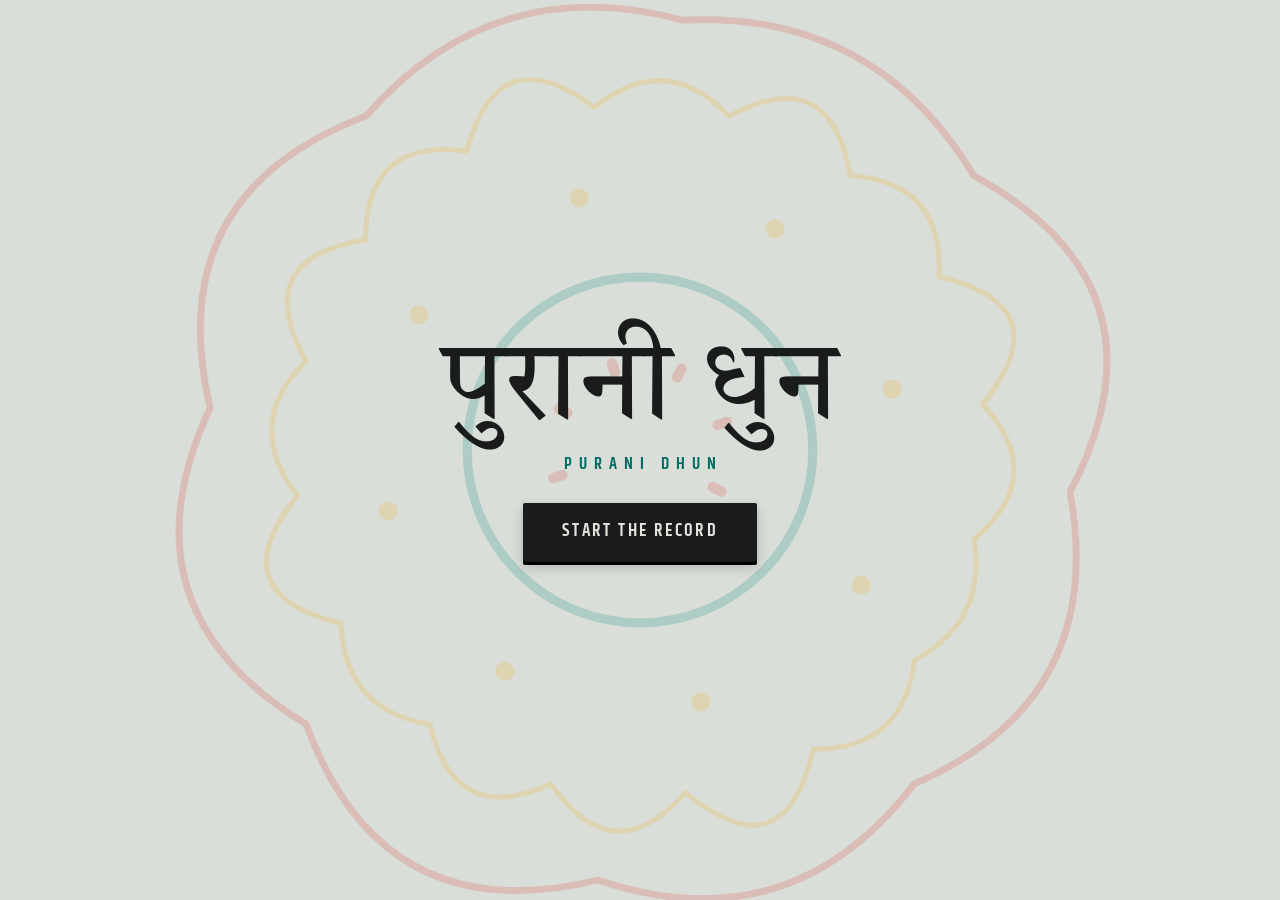
==== index.html @ d571709e "Re-typeset: Devanagari leads, deck keys replace pills, readable pigments The rangoli engine was neve" ====
<!doctype html>
<html lang="en" data-room="saloon-classics">
<head>
<meta charset="utf-8">
<meta name="viewport" content="width=device-width, initial-scale=1, viewport-fit=cover">
<title>Purani Dhun</title>
<meta name="description" content="369 old Hindi and Punjabi records in nine rooms. Every song draws its own rangoli.">
<meta name="theme-color" content="#e4e2dc">
<link rel="canonical" href="https://puranidhun.in/">
<meta property="og:type" content="website">
<meta property="og:url" content="https://puranidhun.in/">
<meta property="og:site_name" content="Purani Dhun">
<meta property="og:title" content="Purani Dhun — पुरानी धुन">
<meta property="og:description" content="369 old records in nine rooms. Every song draws its own rangoli.">
<meta property="og:image" content="https://puranidhun.in/assets/img/og.png">
<meta property="og:image:width" content="1200">
<meta property="og:image:height" content="630">
<meta property="og:image:alt" content="Purani Dhun — a rangoli in vermilion, turmeric and peacock on a swept grey ground">
<meta name="twitter:card" content="summary_large_image">
<meta name="twitter:title" content="Purani Dhun — पुरानी धुन">
<meta name="twitter:description" content="369 old records in nine rooms. Every song draws its own rangoli.">
<meta name="twitter:image" content="https://puranidhun.in/assets/img/og.png">
<link rel="icon" href="assets/img/favicon.svg" type="image/svg+xml">
<link rel="preconnect" href="https://fonts.googleapis.com">
<link rel="preconnect" href="https://fonts.gstatic.com" crossorigin>
<!-- two families, both of which set Devanagari and Latin from one hand:
     Tiro Devanagari Hindi is the voice, Khand is the machine -->
<link href="https://fonts.googleapis.com/css2?family=Tiro+Devanagari+Hindi&family=Khand:wght@400;500;600;700&display=swap" rel="stylesheet">
<link rel="stylesheet" href="assets/css/purani-dhun.css">
</head>
<body>

<!-- audio host: rendered, because browsers throttle a display:none iframe,
     but 1px and inert. This is a listening room; there is no picture. -->
<div id="yt-host" aria-hidden="true"><div id="yt-player"></div></div>

<a class="skip" href="#transport">Skip to the player</a>

<!-- ══ entry ════════════════════════════════════════════════════════
     A browser will not start audio without a gesture, so the door is
     also the play button. -->
<div id="gate" role="dialog" aria-modal="true" aria-labelledby="gate-title">
  <div class="gate__art" aria-hidden="true"><svg id="gate-rangoli" viewBox="0 0 1000 1000"></svg></div>
  <div class="gate__plate">
    <h1 id="gate-title" class="gate__mark">
      <span class="gate__deva">पुरानी धुन</span>
      <span class="gate__latin">Purani&nbsp;Dhun</span>
    </h1>
    <button id="gate-enter" type="button" class="btn btn--big">Start the record</button>
  </div>
</div>

<!-- ══ the player ═══════════════════════════════════════════════════ -->
<main id="stage">

  <nav id="rooms" aria-label="Rooms"><ul id="rooms-list"></ul></nav>

  <!-- the rangoli: rings counter-rotate while the tape runs, and the
       circle around the outside is how far through the song you are -->
  <div id="record">
    <svg id="rangoli" viewBox="0 0 1000 1000" role="img" aria-label="Rangoli for the current song">
      <g id="rg-body"></g>
      <circle id="rg-track" cx="500" cy="500" r="468"/>
      <circle id="rg-progress" cx="500" cy="500" r="468"/>
    </svg>
  </div>

  <section id="now" aria-live="polite">
    <p class="now__room"><span id="now-room"></span><b id="now-room-deva"></b></p>
    <!-- the Devanagari is the title; the Latin under it is the
         transliteration, the order a cassette inlay printed them in -->
    <h2 class="now__deva" id="now-deva"></h2>
    <p class="now__title" id="now-title">Press play</p>
    <p class="now__meta"><span id="now-artist"></span><i id="now-film"></i><em id="now-year"></em></p>
  </section>

  <div id="transport">
    <div class="tr__keys">
      <button id="k-prev" class="btn btn--icon" type="button" aria-label="Previous track">
        <svg viewBox="0 0 24 24" aria-hidden="true"><path d="M18 5v14L8 12zM7 5v14"/></svg>
      </button>
      <button id="k-play" class="btn btn--play" type="button" aria-label="Play" aria-pressed="false">
        <svg class="i-play" viewBox="0 0 24 24" aria-hidden="true"><path d="M8 5l12 7-12 7z"/></svg>
        <svg class="i-pause" viewBox="0 0 24 24" aria-hidden="true"><path d="M8 5h3v14H8zM14 5h3v14h-3z"/></svg>
      </button>
      <button id="k-next" class="btn btn--icon" type="button" aria-label="Next track">
        <svg viewBox="0 0 24 24" aria-hidden="true"><path d="M6 5v14l10-7zM17 5v14"/></svg>
      </button>
    </div>

    <div class="tr__seek">
      <span class="tr__t" id="now-elapsed">0:00</span>
      <input id="seek" type="range" min="0" max="1000" value="0" step="1" aria-label="Seek">
      <span class="tr__t" id="now-total">0:00</span>
    </div>

    <div class="tr__aux">
      <button id="k-shuffle" class="btn" type="button" aria-pressed="false">Shuffle</button>
      <label class="vol">
        <span class="vol__l">Vol</span>
        <input id="vol" type="range" min="0" max="100" value="80" step="1" aria-label="Volume">
      </label>
      <a id="now-src" class="btn" href="#" target="_blank" rel="noopener">Source</a>
      <button id="index-toggle" class="btn" type="button" aria-expanded="false" aria-controls="index">
        <span id="index-n">163</span> tapes
      </button>
    </div>
  </div>
</main>

<!-- ══ the index ════════════════════════════════════════════════════ -->
<aside id="index" aria-label="Track list" hidden>
  <div class="ix__bar">
    <input id="q" type="search" placeholder="Search a song, a singer, a film…" aria-label="Search tracks" autocomplete="off">
    <button id="index-close" class="btn" type="button">Close</button>
  </div>
  <div class="ix__filters" id="filters" role="group" aria-label="Filters"></div>
  <p class="ix__count" id="ix-count"></p>
  <ol class="ix__list" id="ix-list"></ol>
  <p class="ix__empty" id="ix-empty" hidden>Nothing matches that. Clear a filter and try again.</p>
</aside>

<!-- ══ footer ═══════════════════════════════════════════════════════ -->
<footer id="colophon">
  <a href="https://lovelace.co.in" target="_blank" rel="noopener">
    Made with <span class="heart" aria-label="love">♥</span> by <strong>Love Lace Designing Studio</strong>
  </a>
</footer>

<script src="assets/js/catalog.js"></script>
<script src="assets/js/rooms.js"></script>
<script src="assets/js/rangoli.js"></script>
<script src="assets/js/app.js"></script>
</body>
</html>
---- assets/css/purani-dhun.css ----
/* ═══════════════════════════════════════════════════════════════════
   PURANI DHUN
   Nine rooms, 369 records, one rangoli per song.
   ─────────────────────────────────────────────────────────────────
   Two typefaces, and both of them set Devanagari and Latin from one
   hand, so the two scripts are siblings rather than neighbours:

     Tiro Devanagari Hindi   the voice   — the wordmark and the song
     Khand                   the machine — every control and legend

   Devanagari leads. On a cassette inlay the Hindi title was the title
   and the Latin underneath was the transliteration, so that is the
   order here: देवनागरी first and large, Latin beneath it in signage
   caps. Anything you operate is a KEY and travels downward when you
   press it; anything that only names a thing is a LABEL and is
   underscored, never boxed. There are no pills on this page.
   ─────────────────────────────────────────────────────────────────
   1  tokens
   2  reset + type
   3  keys and labels
   4  entry
   5  the stage
   6  the rangoli
   7  rooms
   8  now playing
   9  transport
   10 the index
   11 the credit bar
   12 narrow screens
   13 reduced motion
   ═══════════════════════════════════════════════════════════════════ */

/* ── 1  tokens ──────────────────────────────────────────────────── */
:root{
  --ink:#191c1a;
  --ink-2:#575a55;
  --ink-3:#8a8d86;
  --line:#c9c6bd;
  --base:#e4e2dc;

  /* the keys stand proud of the board, so they are lighter than any
     room wash — and fixed, because a key does not repaint itself when
     you walk into another room */
  --key:#efeee9;
  --key-lip:#c4c1b7;
  --key-cast:rgba(25,28,26,.15);

  /* set per room by app.js.
     --pig-*      the powder: saturated, for the rangoli's own figure
     --pig-*-ink  the same pigment darkened to at least 4.5:1 against
                  the board. Haldi is 1.47:1 raw, kesari 2.37 and dhoop
                  2.49 — a turmeric room drawn in raw powder has a
                  progress ring and a set of labels you cannot see.
                  Every hairline, numeral and engaged state takes the
                  ink; only the figure itself takes the powder. */
  --pig-a:#00887c;
  --pig-b:#f2b01e;
  --pig-c:#e03e3e;
  --pig-a-ink:#006d63;
  --pig-b-ink:#7b5a0f;
  --pig-c-ink:#b13131;

  /* the board takes the faintest wash of the room's first pigment.
     Mixed in JS, not with color-mix(): a transition between two values
     that both come from the same custom property latches and never
     lands on the new colour. */
  --ground:#e4e2dc;

  --voice:'Tiro Devanagari Hindi', 'Nirmala UI', Georgia, serif;
  --sign:'Khand', 'Nirmala UI', 'Segoe UI', system-ui, sans-serif;

  --shell:clamp(1.15rem, 3.4vw, 3rem);
  --ease:cubic-bezier(.22,.61,.36,1);
  --pop:cubic-bezier(.34,1.42,.64,1);
}

/* ── 2  reset + type ────────────────────────────────────────────── */
*,*::before,*::after{box-sizing:border-box}
html{-webkit-text-size-adjust:100%}
/* the whole thing is one screen: player, then the credit bar */
body{
  margin:0;
  /* a fixed shell, so the rangoli has a real height to shrink against.
     Below 32rem tall the page gives up and scrolls instead. */
  height:100svh;min-height:32rem;
  display:flex;flex-direction:column;
  background-color:var(--ground);
  color:var(--ink);
  font-family:var(--sign);
  /* Khand is condensed and runs small for its point size, so the base
     is set larger here than a normal UI face would want */
  font-size:clamp(16px,.45vw + 14.5px,18px);
  line-height:1.5;
  overflow-x:hidden;
  -webkit-font-smoothing:antialiased;
}
h1,h2,p,dl,dd,ol,ul{margin:0}
ol,ul{list-style:none;padding:0}
a{color:inherit}
img,svg{display:block;max-width:100%}
button,input{font:inherit;color:inherit}
:focus-visible{outline:2px solid var(--pig-a-ink);outline-offset:3px}

.skip{
  position:fixed;top:-4rem;left:var(--shell);z-index:200;
  background:var(--ink);color:var(--base);padding:.6rem 1rem;
  text-decoration:none;font-weight:600;letter-spacing:.06em;
  text-transform:uppercase;transition:top .2s;
}
.skip:focus{top:.7rem}

/* ── 3  keys and labels ─────────────────────────────────────────── */
/* A KEY is pressed. It stands proud of the board on a lip, and when
   you press it it travels down into the board, the way a deck key
   does. Nothing on this page lifts toward the cursor. */
.btn{
  border:0;border-radius:2px;cursor:pointer;
  background:var(--key);color:var(--ink);
  padding:.5rem 1.05rem .55rem;
  font-family:var(--sign);font-weight:600;font-size:.92rem;
  letter-spacing:.09em;text-transform:uppercase;text-decoration:none;
  display:inline-flex;align-items:center;justify-content:center;gap:.45rem;
  box-shadow:inset 0 1px 0 #fff, 0 2px 0 var(--key-lip), 0 3px 4px var(--key-cast);
  transition:box-shadow .16s var(--ease), transform .1s var(--ease),
             background .16s var(--ease), color .16s var(--ease);
}
.btn:hover{
  background:#f5f4f0;
  box-shadow:inset 0 1px 0 #fff, 0 2px 0 var(--pig-a-ink), 0 3px 6px var(--key-cast);
}
.btn:active{
  transform:translateY(2px);
  box-shadow:inset 0 1px 3px rgba(25,28,26,.3);
}
/* an engaged key stays down, and inked */
.btn[aria-pressed="true"],.btn[aria-expanded="true"]{
  background:var(--pig-a-ink);color:#fff;
  box-shadow:inset 0 1px 0 rgba(255,255,255,.22), 0 1px 0 rgba(0,0,0,.25);
}
.btn[aria-pressed="true"]:active,.btn[aria-expanded="true"]:active{transform:translateY(1px)}

/* the one solid action on the page: the door */
.btn--big{
  padding:.95rem 2.4rem 1rem;font-size:1.15rem;letter-spacing:.13em;
  background:var(--ink);color:var(--base);
  box-shadow:0 3px 0 #000, 0 5px 12px rgba(25,28,26,.22);
}
.btn--big:hover{
  background:var(--pig-a-ink);color:#fff;
  box-shadow:0 3px 0 rgba(0,0,0,.45), 0 6px 16px rgba(25,28,26,.26);
}
.btn--big:active{transform:translateY(3px);box-shadow:inset 0 2px 5px rgba(0,0,0,.4)}

.btn--icon{width:3rem;height:3rem;padding:0}
.btn--icon svg{width:1.1rem;height:1.1rem;fill:currentColor}
.btn--play{
  width:4.2rem;height:4.2rem;padding:0;border-radius:3px;
  background:var(--ink);color:var(--base);
  box-shadow:0 3px 0 #000, 0 5px 10px rgba(25,28,26,.2);
}
.btn--play:hover{background:var(--pig-a-ink);color:#fff;box-shadow:0 3px 0 rgba(0,0,0,.45), 0 6px 14px rgba(25,28,26,.24)}
.btn--play:active{transform:translateY(3px);box-shadow:inset 0 2px 6px rgba(0,0,0,.45)}
.btn--play svg{width:1.45rem;height:1.45rem;fill:currentColor}
.i-pause{display:none}
/* playing is a state of the tape, not of the key — the key does not
   stay lit, it just shows the other glyph */
.btn--play[aria-pressed="true"]{
  background:var(--ink);color:var(--base);
  box-shadow:0 3px 0 #000, 0 5px 10px rgba(25,28,26,.2);
}
.btn--play[aria-pressed="true"] .i-play{display:none}
.btn--play[aria-pressed="true"] .i-pause{display:block}

/* A LABEL only names a thing. It is a spine on a shelf of cassettes:
   set in signage caps and underscored, never boxed and never filled. */
.label{
  border:0;background:none;cursor:pointer;
  padding:.42rem .2rem .34rem;
  font-family:var(--sign);font-weight:600;font-size:.92rem;
  letter-spacing:.09em;text-transform:uppercase;color:var(--ink-3);
  box-shadow:inset 0 -2px 0 var(--line);
  transition:color .18s var(--ease), box-shadow .18s var(--ease);
}
.label:hover{color:var(--ink);box-shadow:inset 0 -2px 0 var(--ink)}
.label[aria-pressed="true"],.label[aria-current="true"]{
  color:var(--ink);box-shadow:inset 0 -3px 0 var(--pig-a-ink);
}

/* ── 4  entry ───────────────────────────────────────────────────── */
#gate{
  position:fixed;inset:0;z-index:100;
  display:grid;place-items:center;
  background:var(--ground);
  transition:opacity .6s var(--ease), visibility .6s;
}
#gate[data-open]{opacity:0;visibility:hidden;pointer-events:none}
.gate__art{
  position:absolute;inset:0;display:grid;place-items:center;pointer-events:none;
  opacity:.2;
}
.gate__art svg{width:min(120vh,120vw);height:auto;animation:turn 90s linear infinite}
.gate__plate{position:relative;z-index:2;text-align:center;padding:var(--shell);max-width:38rem}
.gate__mark{line-height:.92;margin-bottom:1.9rem}
/* Devanagari is the wordmark. Tiro has one weight, 400, and at this
   size that fineness is the point — it reads as drawn, not as set. */
.gate__deva{
  display:block;font-family:var(--voice);font-weight:400;
  font-size:clamp(3.2rem,13vw,7rem);letter-spacing:0;
  color:var(--ink);
}
.gate__latin{
  display:block;margin-top:1rem;
  font-family:var(--sign);font-weight:600;
  font-size:clamp(.82rem,2.2vw,1.05rem);
  letter-spacing:.42em;text-transform:uppercase;color:var(--pig-a-ink);
  padding-left:.42em;
}

/* ── 5  the stage ───────────────────────────────────────────────── */
#stage{
  flex:1;min-height:0;
  display:grid;
  /* minmax(0,1fr), not auto: the nine-label rail is wider than the
     screen and an auto column would stretch to it and push the page
     sideways */
  grid-template-columns:minmax(0,1fr);
  grid-template-rows:auto minmax(0,1fr) auto auto;
  grid-template-areas:"rooms" "record" "now" "trans";
  justify-items:center;
  gap:clamp(.7rem,1.8vw,1.4rem);
  padding:var(--shell);
  position:relative;
}
/* the kolam dot grid the whole page is notionally laid out on */
#stage::before{
  content:'';position:absolute;inset:0;z-index:0;pointer-events:none;
  background-image:radial-gradient(currentColor .9px, transparent .9px);
  background-size:26px 26px;
  color:var(--pig-a-ink);opacity:.13;
  mask-image:radial-gradient(ellipse 70% 60% at 50% 45%, #000 20%, transparent 78%);
}
#stage > *{position:relative;z-index:1}

/* ── 6  the rangoli ─────────────────────────────────────────────── */
/* the figure takes whatever height the row has left, and no more */
#record{
  grid-area:record;min-height:0;width:100%;
  display:flex;align-items:center;justify-content:center;
}
/* the box is whatever is going spare; the viewBox keeps the figure
   square and centred inside it, so it never has to be measured */
#rangoli{
  width:100%;max-width:min(74vw, 30rem);
  height:100%;
  overflow:visible;
}
#rg-body{transform-origin:500px 500px}

/* each ring turns on its own clock, alternate rings the other way */
.rg-ring{
  transform-origin:500px 500px;
  transform-box:view-box;
  animation:turn var(--spin,30s) linear infinite;
}
.rg-ring--rev{animation-direction:reverse}
@keyframes turn{to{transform:rotate(360deg)}}

/* the whole figure breathes very slightly while sound is coming out */
[data-playing] #rg-body{animation:breathe 5.6s ease-in-out infinite}
@keyframes breathe{50%{transform:scale(1.018)}}

/* paused: everything holds still, like a lifted needle */
body:not([data-playing]) .rg-ring{animation-play-state:paused}

/* drawn on, ring by ring, whenever the record changes */
.rg-ring{opacity:0}
.is-drawn .rg-ring{
  opacity:1;
  animation:turn var(--spin,30s) linear infinite, bloom .8s var(--pop) backwards;
  animation-delay:0s, calc(var(--i) * 90ms);
}
.is-drawn .rg-ring--rev{animation-direction:reverse, normal}
@keyframes bloom{
  from{opacity:0;transform:rotate(-22deg) scale(.82)}
  to  {opacity:1;transform:rotate(0) scale(1)}
}
.rg-bindu{opacity:0;transition:opacity .5s .35s}
.is-drawn .rg-bindu{opacity:1}

/* the outer circle is the progress bar. It is a reading, not powder,
   so it takes the ink pigment and stays legible in every room. */
#rg-track{fill:none;stroke:var(--line);stroke-width:3}
/* while the track is arriving, the outer ring chases its own tail */
[data-loading] #rg-track{
  stroke:var(--pig-a-ink);stroke-width:4;
  stroke-dasharray:70 2871;stroke-linecap:round;
  transform-origin:500px 500px;
  animation:chase 1.1s linear infinite;
}
@keyframes chase{to{transform:rotate(360deg)}}
#rg-progress{
  fill:none;stroke:var(--pig-a-ink);stroke-width:5;stroke-linecap:round;
  transform:rotate(-90deg);transform-origin:500px 500px;
  stroke-dasharray:2941;
  stroke-dashoffset:2941;
  transition:stroke-dashoffset .28s linear;
}

/* ── 7  rooms ───────────────────────────────────────────────────── */
/* nine spines on a shelf */
#rooms{grid-area:rooms;align-self:start;max-width:100%;min-width:0}
#rooms-list{
  display:flex;flex-wrap:wrap;gap:.15rem 1.15rem;justify-content:center;
  min-width:0;max-width:100%;
}
.room-btn{
  flex:0 0 auto;
  border:0;background:none;cursor:pointer;
  padding:.42rem .1rem .34rem;
  font-family:var(--sign);font-weight:600;font-size:.92rem;
  letter-spacing:.09em;text-transform:uppercase;color:var(--ink-3);
  display:inline-flex;align-items:baseline;gap:.42rem;
  box-shadow:inset 0 -2px 0 var(--line);
  transition:color .18s var(--ease), box-shadow .18s var(--ease);
}
.room-btn:hover{color:var(--ink);box-shadow:inset 0 -2px 0 var(--ink)}
.room-btn__n{display:none;font-variant-numeric:tabular-nums;font-weight:500}
.room-btn[aria-current="true"]{
  color:var(--ink);box-shadow:inset 0 -3px 0 var(--pig-a-ink);
}
.room-btn[aria-current="true"] .room-btn__n{display:inline;color:var(--pig-a-ink)}

/* ── 8  now playing ─────────────────────────────────────────────── */
#now{grid-area:now;text-align:center;max-width:46rem}
.now__room{
  font-family:var(--sign);font-weight:600;font-size:.88rem;
  letter-spacing:.14em;text-transform:uppercase;color:var(--pig-a-ink);
  display:flex;gap:.6rem;justify-content:center;align-items:baseline;
}
.now__room b{font-family:var(--voice);font-weight:400;letter-spacing:0;font-size:1.05rem;color:var(--ink-2)}
/* the Devanagari IS the title; the Latin under it is the
   transliteration. That is the order a cassette inlay printed them in,
   and it is the opposite of treating the Hindi as an ornament. */
.now__deva{
  font-family:var(--voice);font-weight:400;
  font-size:clamp(1.75rem,5.4vw,3.15rem);line-height:1.18;
  color:var(--ink);margin:.5rem 0 .1rem;text-wrap:balance;
}
.now__title{
  font-family:var(--sign);font-weight:600;
  font-size:clamp(1rem,2.5vw,1.4rem);line-height:1.15;
  letter-spacing:.08em;text-transform:uppercase;color:var(--ink-2);
  margin:0;text-wrap:balance;
}
/* a record with no Devanagari in the catalogue leads with its Latin
   title in the voice face, and has no second line to show */
.now__title:empty{display:none}
.now__meta{
  display:flex;flex-wrap:wrap;gap:.2rem .7rem;justify-content:center;
  margin-top:.6rem;font-size:1rem;color:var(--ink-2);font-weight:500;
}
#now-film{font-style:normal;color:var(--ink-3)}
#now-film:not(:empty)::before{content:'· '}
#now-year{font-style:normal;color:var(--ink-3);font-variant-numeric:tabular-nums}
#now-year:not(:empty)::before{content:'· '}

/* the title changes over when the record does */
.now__title,.now__deva{animation:lift .5s var(--ease)}
@keyframes lift{from{opacity:0;transform:translateY(.5rem)}}

/* ── 9  transport ───────────────────────────────────────────────── */
#transport{
  grid-area:trans;width:100%;max-width:60rem;
  display:flex;flex-wrap:wrap;align-items:center;justify-content:center;
  gap:.9rem 1.5rem;
}
.tr__keys{display:flex;align-items:center;gap:.6rem}
.tr__seek{display:flex;align-items:center;gap:.8rem;flex:1 1 14rem;min-width:0}
.tr__t{
  font-family:var(--sign);font-weight:500;font-size:.95rem;color:var(--ink-2);
  font-variant-numeric:tabular-nums;min-width:3.4ch;
}
.tr__aux{display:flex;align-items:center;gap:.6rem}
.vol{display:flex;align-items:center;gap:.55rem}
.vol__l{font-family:var(--sign);font-weight:600;font-size:.85rem;letter-spacing:.1em;text-transform:uppercase;color:var(--ink-3)}

/* the sliders are cut into the board, not laid on top of it */
input[type=range]{
  -webkit-appearance:none;appearance:none;background:none;cursor:pointer;
  height:20px;
}
#seek{flex:1;min-width:0}
#vol{width:5.5rem}
input[type=range]::-webkit-slider-runnable-track{
  height:4px;
  background:linear-gradient(90deg,var(--pig-a-ink) var(--p,0%),var(--line) var(--p,0%));
  box-shadow:inset 0 1px 2px rgba(25,28,26,.25);
}
input[type=range]::-moz-range-track{height:4px;background:var(--line);box-shadow:inset 0 1px 2px rgba(25,28,26,.25)}
input[type=range]::-moz-range-progress{height:4px;background:var(--pig-a-ink)}
/* the head is an upright deck slider, not a dot */
input[type=range]::-webkit-slider-thumb{
  -webkit-appearance:none;width:9px;height:18px;border-radius:1px;
  background:var(--key);margin-top:-7px;
  box-shadow:inset 0 1px 0 #fff, 0 1px 0 var(--key-lip), 0 1px 3px var(--key-cast);
  transition:box-shadow .15s var(--ease);
}
input[type=range]:hover::-webkit-slider-thumb{box-shadow:inset 0 1px 0 #fff, 0 1px 0 var(--pig-a-ink), 0 1px 4px var(--key-cast)}
input[type=range]::-moz-range-thumb{
  width:9px;height:18px;border-radius:1px;border:0;background:var(--key);
  box-shadow:inset 0 1px 0 #fff, 0 1px 0 var(--key-lip), 0 1px 3px var(--key-cast);
}

#index-n{font-variant-numeric:tabular-nums;font-weight:700}

/* ── 10  the index ──────────────────────────────────────────────── */
#index{
  position:fixed;inset:0;z-index:60;
  background:var(--ground);
  display:flex;flex-direction:column;
  opacity:0;transform:translateY(1.5rem);
  transition:opacity .32s var(--ease), transform .32s var(--ease);
  /* closed, it must not eat clicks meant for the player underneath */
  pointer-events:none;
}
/* an id selector outranks the UA's [hidden]{display:none}, so say it
   here or the panel stays in the layer and swallows every control
   below it */
#index[hidden]{display:none}
#index[data-open]{opacity:1;transform:none;pointer-events:auto}
.ix__bar{
  display:flex;gap:.9rem;align-items:center;
  padding:var(--shell) var(--shell) .9rem;
}
#q{
  flex:1;min-width:0;padding:.6rem 0;
  background:none;border:0;border-bottom:2px solid var(--line);
  font-family:var(--voice);font-weight:400;
  font-size:clamp(1.2rem,3.2vw,1.9rem);letter-spacing:0;
}
#q::placeholder{color:var(--ink-3)}
#q:focus{outline:none;border-color:var(--pig-a-ink)}
.ix__filters{
  display:flex;flex-wrap:wrap;gap:.15rem 1rem;
  padding:0 var(--shell) .9rem;
}
.chip{
  border:0;background:none;cursor:pointer;
  padding:.36rem .1rem .3rem;
  font-family:var(--sign);font-weight:600;font-size:.88rem;
  letter-spacing:.09em;text-transform:uppercase;color:var(--ink-3);
  box-shadow:inset 0 -2px 0 var(--line);
  transition:color .18s var(--ease), box-shadow .18s var(--ease);
}
.chip:hover{color:var(--ink);box-shadow:inset 0 -2px 0 var(--ink)}
.chip[aria-pressed="true"]{color:var(--ink);box-shadow:inset 0 -3px 0 var(--pig-a-ink)}
.ix__count{
  padding:0 var(--shell) .5rem;
  font-family:var(--sign);font-weight:600;font-size:.85rem;
  letter-spacing:.12em;text-transform:uppercase;color:var(--ink-3);
  font-variant-numeric:tabular-nums;
}
.ix__list{overflow-y:auto;flex:1;padding:0 var(--shell) 3rem}
.ix__empty{padding:3rem var(--shell);text-align:center;color:var(--ink-3)}

/* the running order, printed down the back of the inlay card */
.row{
  display:grid;grid-template-columns:.5rem 2.6rem 1fr auto;
  gap:.05rem .9rem;align-items:center;
  width:100%;padding:.6rem .4rem;
  background:none;border:0;border-bottom:1px solid var(--line);
  text-align:left;cursor:pointer;
  transition:background .16s, padding-left .16s;
}
.row:hover{background:rgba(255,255,255,.5);padding-left:.75rem}
.row__dot{
  grid-row:1 / span 3;width:.5rem;height:.5rem;
  background:var(--dot,var(--pig-a));
}
.row__i{
  grid-row:1 / span 3;font-family:var(--sign);font-weight:500;font-size:.95rem;
  color:var(--ink-3);font-variant-numeric:tabular-nums;
}
/* Devanagari first in the row too, the way the inlay listed it */
.row__d{
  grid-column:3;grid-row:1;display:block;
  font-family:var(--voice);font-weight:400;font-size:1.15rem;
  line-height:1.3;color:var(--ink);
}
.row__t{
  grid-column:3;grid-row:2;font-family:var(--sign);font-weight:600;
  font-size:.92rem;letter-spacing:.07em;text-transform:uppercase;
  line-height:1.25;color:var(--ink-2);
}
.row__a{grid-column:3;grid-row:3;font-size:.92rem;color:var(--ink-3);font-weight:500}
.row__s{
  grid-column:4;grid-row:1 / span 3;
  font-family:var(--sign);font-weight:500;font-size:.95rem;color:var(--ink-3);
  font-variant-numeric:tabular-nums;
}
.row[aria-current="true"]{background:rgba(255,255,255,.66)}
.row[aria-current="true"] .row__d,
.row[aria-current="true"] .row__t{color:var(--pig-a-ink)}

/* ── 11  the credit bar ─────────────────────────────────────────── */
#colophon{
  flex:none;
  border-top:1px solid var(--line);
  padding:.85rem var(--shell);
  text-align:center;
}
#colophon a{
  display:inline-flex;align-items:center;gap:.4em;
  text-decoration:none;
  font-family:var(--sign);font-weight:500;font-size:.9rem;
  letter-spacing:.1em;text-transform:uppercase;color:var(--ink-3);
  transition:color .25s;
}
#colophon a:hover{color:var(--ink)}
#colophon strong{font-weight:700;letter-spacing:.1em;color:var(--ink-2)}
#colophon a:hover strong{color:var(--pig-a-ink)}
.heart{
  color:var(--pig-c-ink);font-size:.95rem;line-height:1;
  display:inline-block;animation:beat 2.4s ease-in-out infinite;
}
@keyframes beat{
  0%,72%,100%{transform:scale(1)}
  78%{transform:scale(1.28)}
  84%{transform:scale(1)}
  90%{transform:scale(1.18)}
}

/* ── 12  narrow screens ─────────────────────────────────────────── */
@media (max-width:820px){
  #stage{gap:1rem}
  #rooms{justify-self:stretch;width:100%}
  #rooms-list{
    flex-wrap:nowrap;overflow-x:auto;justify-content:flex-start;
    scrollbar-width:none;padding-bottom:.2rem;gap:0 1.05rem;
    margin-inline:calc(var(--shell) * -1);padding-inline:var(--shell);
  }
  #rooms-list::-webkit-scrollbar{display:none}
  #rangoli{max-width:min(80vw,22rem)}
  #transport{gap:.75rem 1.1rem}
  .tr__seek{order:-1;flex:1 1 100%}
  .tr__keys,.tr__aux{flex:0 0 auto}
  .tr__aux{flex-wrap:wrap;justify-content:center}
}
@media (max-width:520px){
  .tr__aux .vol{display:none}
  .row{grid-template-columns:.45rem 1.9rem 1fr auto;gap:.05rem .65rem}
}

/* ── 12b  touch ─────────────────────────────────────────────────── */
/* a finger needs more than an underline to aim at */
@media (pointer:coarse){
  /* 44px minimum on every target, underlines included */
  .room-btn,.chip{padding:.76rem .4rem .66rem}
  .btn{padding:.74rem 1.2rem .78rem}
  .btn--icon{width:3.2rem;height:3.2rem}
  .row{padding-block:.8rem}
  input[type=range]{height:34px}
  input[type=range]::-webkit-slider-thumb{width:12px;height:24px;margin-top:-10px}
}

/* ── 13  reduced motion ─────────────────────────────────────────── */
@media (prefers-reduced-motion:reduce){
  *,*::before,*::after{
    animation-duration:.001ms !important;animation-iteration-count:1 !important;
    transition-duration:.001ms !important;scroll-behavior:auto !important;
  }
  .rg-ring,.gate__art svg{animation:none !important;opacity:1 !important}
  [data-playing] #rg-body{animation:none !important}
}
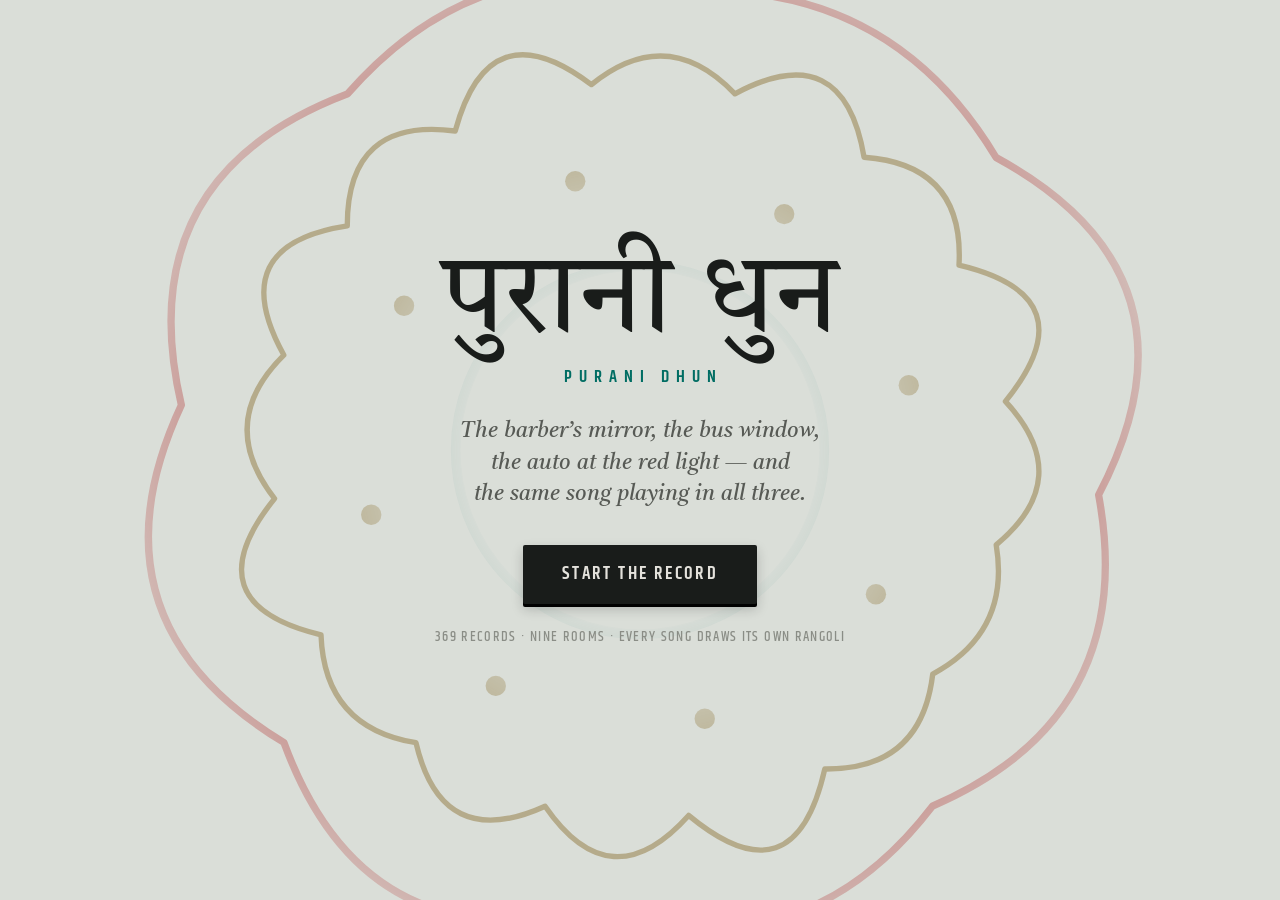
==== commit 991c5e66: "Rebuild the door and the share card, and say something at both The door had a wordmark and a button " ====
--- a/index.html
+++ b/index.html
@@ -11,15 +11,15 @@
 <meta property="og:url" content="https://puranidhun.in/">
 <meta property="og:site_name" content="Purani Dhun">
 <meta property="og:title" content="Purani Dhun — पुरानी धुन">
-<meta property="og:description" content="369 old records in nine rooms. Every song draws its own rangoli.">
-<meta property="og:image" content="https://puranidhun.in/assets/img/og.png">
+<meta property="og:description" content="The barber&#39;s mirror, the bus window, the auto at the red light — and the same song playing in all three. 369 old records, in nine rooms.">
+<meta property="og:image" content="https://puranidhun.in/assets/img/og.png?v=2">
 <meta property="og:image:width" content="1200">
 <meta property="og:image:height" content="630">
-<meta property="og:image:alt" content="Purani Dhun — a rangoli in vermilion, turmeric and peacock on a swept grey ground">
+<meta property="og:image:alt" content="Purani Dhun — the wordmark in Devanagari beside a rangoli in peacock, turmeric and vermilion, running off the edge of a swept grey card">
 <meta name="twitter:card" content="summary_large_image">
 <meta name="twitter:title" content="Purani Dhun — पुरानी धुन">
-<meta name="twitter:description" content="369 old records in nine rooms. Every song draws its own rangoli.">
-<meta name="twitter:image" content="https://puranidhun.in/assets/img/og.png">
+<meta name="twitter:description" content="The barber&#39;s mirror, the bus window, the auto at the red light — and the same song playing in all three. 369 old records, in nine rooms.">
+<meta name="twitter:image" content="https://puranidhun.in/assets/img/og.png?v=2">
 <link rel="icon" href="assets/img/favicon.svg" type="image/svg+xml">
 <link rel="preconnect" href="https://fonts.googleapis.com">
 <link rel="preconnect" href="https://fonts.gstatic.com" crossorigin>
@@ -46,7 +46,11 @@
       <span class="gate__deva">पुरानी धुन</span>
       <span class="gate__latin">Purani&nbsp;Dhun</span>
     </h1>
+    <p class="gate__blurb">The barber&rsquo;s mirror, the bus window, the auto
+      at the red light &mdash; and the same song playing in all three.</p>
     <button id="gate-enter" type="button" class="btn btn--big">Start the record</button>
+    <p class="gate__fine">369 records &middot; nine rooms<span class="gate__fine-x">
+      &middot; every song draws its own rangoli</span></p>
   </div>
 </div>
 
--- a/assets/css/purani-dhun.css
+++ b/assets/css/purani-dhun.css
@@ -76,7 +76,11 @@
 
 /* ── 2  reset + type ────────────────────────────────────────────── */
 *,*::before,*::after{box-sizing:border-box}
-html{-webkit-text-size-adjust:100%}
+/* the design is committed to light. Saying so stops the browser
+   force-darkening the range inputs, the search field and the scrollbar
+   on a phone set to dark mode, which would leave them fighting a board
+   that stays pale whatever the OS thinks. */
+html{-webkit-text-size-adjust:100%;color-scheme:light}
 /* the whole thing is one screen: player, then the credit bar */
 body{
   margin:0;
@@ -196,9 +200,17 @@
 #gate[data-open]{opacity:0;visibility:hidden;pointer-events:none}
 .gate__art{
   position:absolute;inset:0;display:grid;place-items:center;pointer-events:none;
-  opacity:.2;
-}
-.gate__art svg{width:min(120vh,120vw);height:auto;animation:turn 90s linear infinite}
+  opacity:.38;
+  /* A halo, not a backdrop. The mask clears the middle so the wordmark and
+     the line sit on open ground, keeps the band of rings around them, then
+     fades before the edges — the figure rings the text the way a rangoli
+     rings a doorway, instead of being a watermark printed under it. */
+  -webkit-mask-image:radial-gradient(circle at 50% 50%,
+    transparent 22%, #000 42%, #000 57%, transparent 77%);
+  mask-image:radial-gradient(circle at 50% 50%,
+    transparent 22%, #000 42%, #000 57%, transparent 77%);
+}
+.gate__art svg{width:min(128vh,128vw);height:auto;animation:turn 90s linear infinite}
 .gate__plate{position:relative;z-index:2;text-align:center;padding:var(--shell);max-width:38rem}
 .gate__mark{line-height:.92;margin-bottom:1.9rem}
 /* Devanagari is the wordmark. Tiro has one weight, 400, and at this
@@ -214,6 +226,25 @@
   font-size:clamp(.82rem,2.2vw,1.05rem);
   letter-spacing:.42em;text-transform:uppercase;color:var(--pig-a-ink);
   padding-left:.42em;
+}
+/* the door says what the place is before you open it. Set in the voice
+   face and italic, because this is the archive talking, not the UI. */
+.gate__blurb{
+  font-family:var(--voice);font-style:italic;
+  font-size:clamp(1.02rem,2.5vw,1.4rem);line-height:1.4;
+  color:var(--ink-2);max-width:30ch;
+  margin:0 auto 2.2rem;text-wrap:balance;
+}
+.gate__fine{
+  margin-top:1.5rem;
+  font-family:var(--sign);font-weight:500;font-size:.85rem;
+  letter-spacing:.1em;text-transform:uppercase;color:var(--ink-3);
+}
+/* the third clause is the first thing to go: on a phone the line wraps
+   mid-phrase otherwise, and the rangoli speaks for itself once inside */
+@media (max-width:560px){
+  .gate__fine-x{display:none}
+  .gate__fine{font-size:.8rem;letter-spacing:.08em}
 }
 
 /* ── 5  the stage ───────────────────────────────────────────────── */
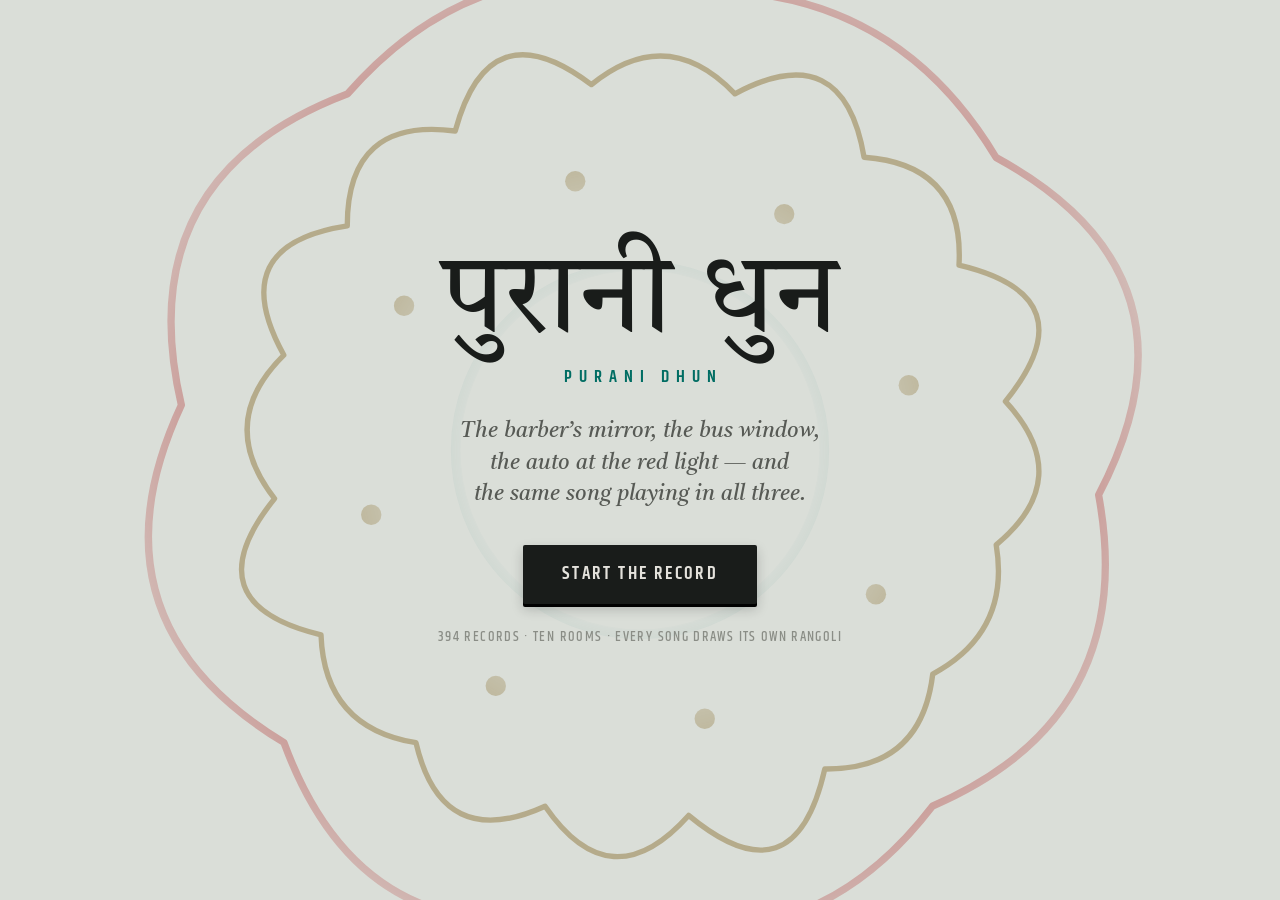
==== commit b3302ce3: "Add a tenth room: Gym Playlist, 25 records A new label on the room rail, "Gym Playlist", holding the" ====
--- a/index.html
+++ b/index.html
@@ -4,21 +4,21 @@
 <meta charset="utf-8">
 <meta name="viewport" content="width=device-width, initial-scale=1, viewport-fit=cover">
 <title>Purani Dhun</title>
-<meta name="description" content="369 old Hindi and Punjabi records in nine rooms. Every song draws its own rangoli.">
+<meta name="description" content="394 Hindi and Punjabi records in ten rooms — the old ones, and a gym playlist. Every song draws its own rangoli.">
 <meta name="theme-color" content="#e4e2dc">
 <link rel="canonical" href="https://puranidhun.in/">
 <meta property="og:type" content="website">
 <meta property="og:url" content="https://puranidhun.in/">
 <meta property="og:site_name" content="Purani Dhun">
 <meta property="og:title" content="Purani Dhun — पुरानी धुन">
-<meta property="og:description" content="The barber&#39;s mirror, the bus window, the auto at the red light — and the same song playing in all three. 369 old records, in nine rooms.">
+<meta property="og:description" content="The barber&#39;s mirror, the bus window, the auto at the red light — and the same song playing in all three. 394 records, in ten rooms.">
 <meta property="og:image" content="https://puranidhun.in/assets/img/og.png?v=2">
 <meta property="og:image:width" content="1200">
 <meta property="og:image:height" content="630">
 <meta property="og:image:alt" content="Purani Dhun — the wordmark in Devanagari beside a rangoli in peacock, turmeric and vermilion, running off the edge of a swept grey card">
 <meta name="twitter:card" content="summary_large_image">
 <meta name="twitter:title" content="Purani Dhun — पुरानी धुन">
-<meta name="twitter:description" content="The barber&#39;s mirror, the bus window, the auto at the red light — and the same song playing in all three. 369 old records, in nine rooms.">
+<meta name="twitter:description" content="The barber&#39;s mirror, the bus window, the auto at the red light — and the same song playing in all three. 394 records, in ten rooms.">
 <meta name="twitter:image" content="https://puranidhun.in/assets/img/og.png?v=2">
 <link rel="icon" href="assets/img/favicon.svg" type="image/svg+xml">
 <link rel="preconnect" href="https://fonts.googleapis.com">
@@ -49,7 +49,7 @@
     <p class="gate__blurb">The barber&rsquo;s mirror, the bus window, the auto
       at the red light &mdash; and the same song playing in all three.</p>
     <button id="gate-enter" type="button" class="btn btn--big">Start the record</button>
-    <p class="gate__fine">369 records &middot; nine rooms<span class="gate__fine-x">
+    <p class="gate__fine">394 records &middot; ten rooms<span class="gate__fine-x">
       &middot; every song draws its own rangoli</span></p>
   </div>
 </div>
--- a/assets/css/purani-dhun.css
+++ b/assets/css/purani-dhun.css
@@ -1,6 +1,6 @@
 /* ═══════════════════════════════════════════════════════════════════
    PURANI DHUN
-   Nine rooms, 369 records, one rangoli per song.
+   Ten rooms, 394 records, one rangoli per song.
    ─────────────────────────────────────────────────────────────────
    Two typefaces, and both of them set Devanagari and Latin from one
    hand, so the two scripts are siblings rather than neighbours:
@@ -251,7 +251,7 @@
 #stage{
   flex:1;min-height:0;
   display:grid;
-  /* minmax(0,1fr), not auto: the nine-label rail is wider than the
+  /* minmax(0,1fr), not auto: the ten-label rail is wider than the
      screen and an auto column would stretch to it and push the page
      sideways */
   grid-template-columns:minmax(0,1fr);
@@ -338,7 +338,8 @@
 }
 
 /* ── 7  rooms ───────────────────────────────────────────────────── */
-/* nine spines on a shelf */
+/* ten spines on a shelf. Nine of them are one word; Gym Playlist is
+   two, and is the newest room rather than a mis-set label. */
 #rooms{grid-area:rooms;align-self:start;max-width:100%;min-width:0}
 #rooms-list{
   display:flex;flex-wrap:wrap;gap:.15rem 1.15rem;justify-content:center;
@@ -346,6 +347,9 @@
 }
 .room-btn{
   flex:0 0 auto;
+  /* Gym Playlist is the one two-word label on the rail; it must ride on a
+     single underline like the other nine rather than break in half */
+  white-space:nowrap;
   border:0;background:none;cursor:pointer;
   padding:.42rem .1rem .34rem;
   font-family:var(--sign);font-weight:600;font-size:.92rem;
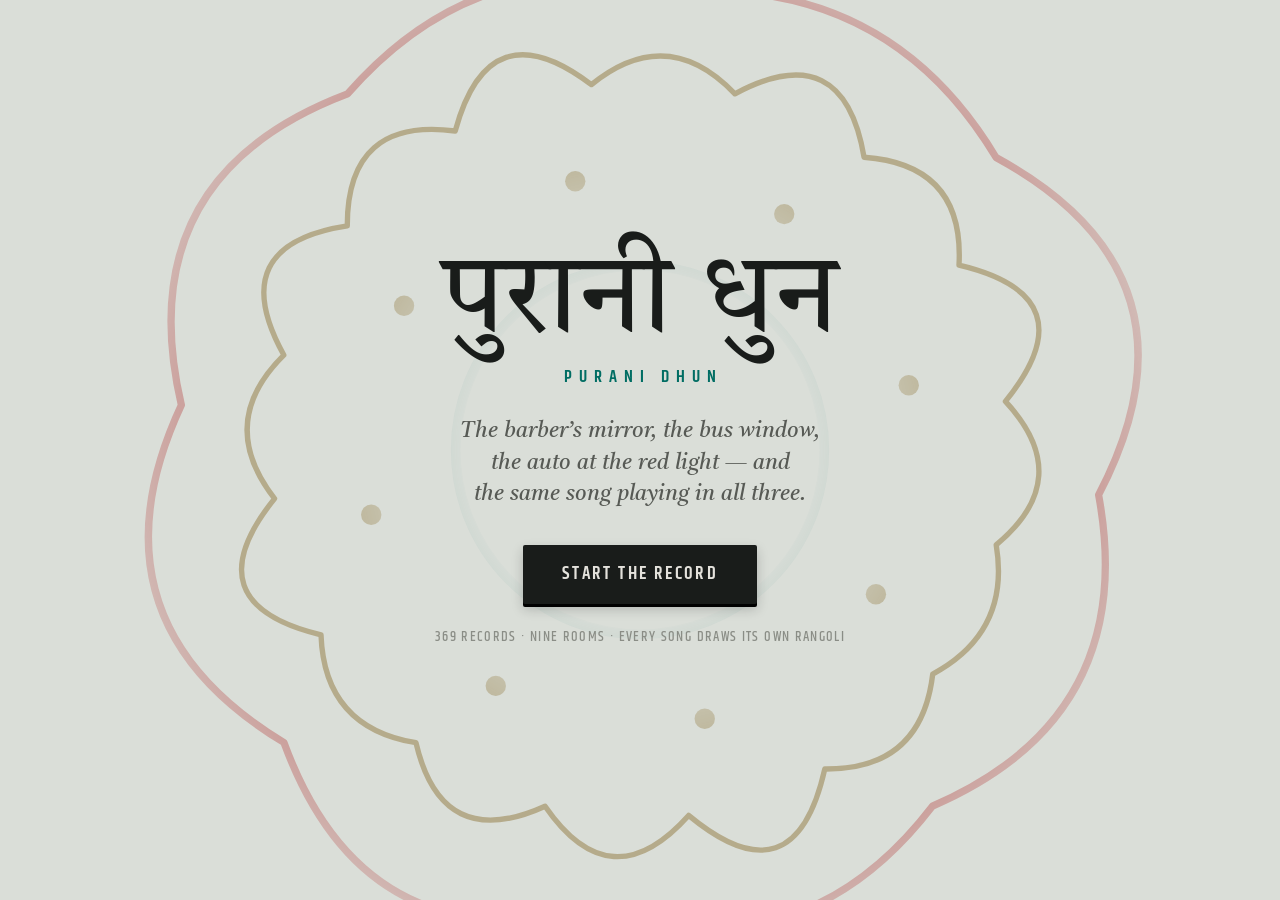
==== commit 345adf49: "Loha: give the gym playlist its own page, and two decks The tenth room is gone from the main site. N" ====
--- a/index.html
+++ b/index.html
@@ -4,21 +4,21 @@
 <meta charset="utf-8">
 <meta name="viewport" content="width=device-width, initial-scale=1, viewport-fit=cover">
 <title>Purani Dhun</title>
-<meta name="description" content="394 Hindi and Punjabi records in ten rooms — the old ones, and a gym playlist. Every song draws its own rangoli.">
+<meta name="description" content="369 old Hindi and Punjabi records in nine rooms. Every song draws its own rangoli.">
 <meta name="theme-color" content="#e4e2dc">
 <link rel="canonical" href="https://puranidhun.in/">
 <meta property="og:type" content="website">
 <meta property="og:url" content="https://puranidhun.in/">
 <meta property="og:site_name" content="Purani Dhun">
 <meta property="og:title" content="Purani Dhun — पुरानी धुन">
-<meta property="og:description" content="The barber&#39;s mirror, the bus window, the auto at the red light — and the same song playing in all three. 394 records, in ten rooms.">
+<meta property="og:description" content="The barber&#39;s mirror, the bus window, the auto at the red light — and the same song playing in all three. 369 old records, in nine rooms.">
 <meta property="og:image" content="https://puranidhun.in/assets/img/og.png?v=2">
 <meta property="og:image:width" content="1200">
 <meta property="og:image:height" content="630">
 <meta property="og:image:alt" content="Purani Dhun — the wordmark in Devanagari beside a rangoli in peacock, turmeric and vermilion, running off the edge of a swept grey card">
 <meta name="twitter:card" content="summary_large_image">
 <meta name="twitter:title" content="Purani Dhun — पुरानी धुन">
-<meta name="twitter:description" content="The barber&#39;s mirror, the bus window, the auto at the red light — and the same song playing in all three. 394 records, in ten rooms.">
+<meta name="twitter:description" content="The barber&#39;s mirror, the bus window, the auto at the red light — and the same song playing in all three. 369 old records, in nine rooms.">
 <meta name="twitter:image" content="https://puranidhun.in/assets/img/og.png?v=2">
 <link rel="icon" href="assets/img/favicon.svg" type="image/svg+xml">
 <link rel="preconnect" href="https://fonts.googleapis.com">
@@ -49,7 +49,7 @@
     <p class="gate__blurb">The barber&rsquo;s mirror, the bus window, the auto
       at the red light &mdash; and the same song playing in all three.</p>
     <button id="gate-enter" type="button" class="btn btn--big">Start the record</button>
-    <p class="gate__fine">394 records &middot; ten rooms<span class="gate__fine-x">
+    <p class="gate__fine">369 records &middot; nine rooms<span class="gate__fine-x">
       &middot; every song draws its own rangoli</span></p>
   </div>
 </div>
--- a/assets/css/purani-dhun.css
+++ b/assets/css/purani-dhun.css
@@ -1,6 +1,7 @@
 /* ═══════════════════════════════════════════════════════════════════
    PURANI DHUN
-   Ten rooms, 394 records, one rangoli per song.
+   Nine rooms, 369 records, one rangoli per song.
+   (The gym playlist is its own page — see loha.css.)
    ─────────────────────────────────────────────────────────────────
    Two typefaces, and both of them set Devanagari and Latin from one
    hand, so the two scripts are siblings rather than neighbours:
@@ -251,7 +252,7 @@
 #stage{
   flex:1;min-height:0;
   display:grid;
-  /* minmax(0,1fr), not auto: the ten-label rail is wider than the
+  /* minmax(0,1fr), not auto: the room rail is wider than the
      screen and an auto column would stretch to it and push the page
      sideways */
   grid-template-columns:minmax(0,1fr);
@@ -338,8 +339,7 @@
 }
 
 /* ── 7  rooms ───────────────────────────────────────────────────── */
-/* ten spines on a shelf. Nine of them are one word; Gym Playlist is
-   two, and is the newest room rather than a mis-set label. */
+/* nine spines on a shelf, and then the door out to the gym page */
 #rooms{grid-area:rooms;align-self:start;max-width:100%;min-width:0}
 #rooms-list{
   display:flex;flex-wrap:wrap;gap:.15rem 1.15rem;justify-content:center;
@@ -350,6 +350,7 @@
   /* Gym Playlist is the one two-word label on the rail; it must ride on a
      single underline like the other nine rather than break in half */
   white-space:nowrap;
+  align-items:baseline;
   border:0;background:none;cursor:pointer;
   padding:.42rem .1rem .34rem;
   font-family:var(--sign);font-weight:600;font-size:.92rem;
@@ -364,6 +365,16 @@
   color:var(--ink);box-shadow:inset 0 -3px 0 var(--pig-a-ink);
 }
 .room-btn[aria-current="true"] .room-btn__n{display:inline;color:var(--pig-a-ink)}
+
+/*  The last label on the rail is not a room. It leaves the board entirely
+    for a dark page, so it says so: inked rather than grey, and carrying
+    the little arrow an outbound link has earned. */
+.room-btn--out{
+  text-decoration:none;color:var(--pig-a-ink);
+  box-shadow:inset 0 -2px 0 var(--pig-a-ink);
+}
+.room-btn--out:hover{color:var(--ink);box-shadow:inset 0 -3px 0 var(--ink)}
+.room-btn__out{font-size:.8em;opacity:.7}
 
 /* ── 8  now playing ─────────────────────────────────────────────── */
 #now{grid-area:now;text-align:center;max-width:46rem}
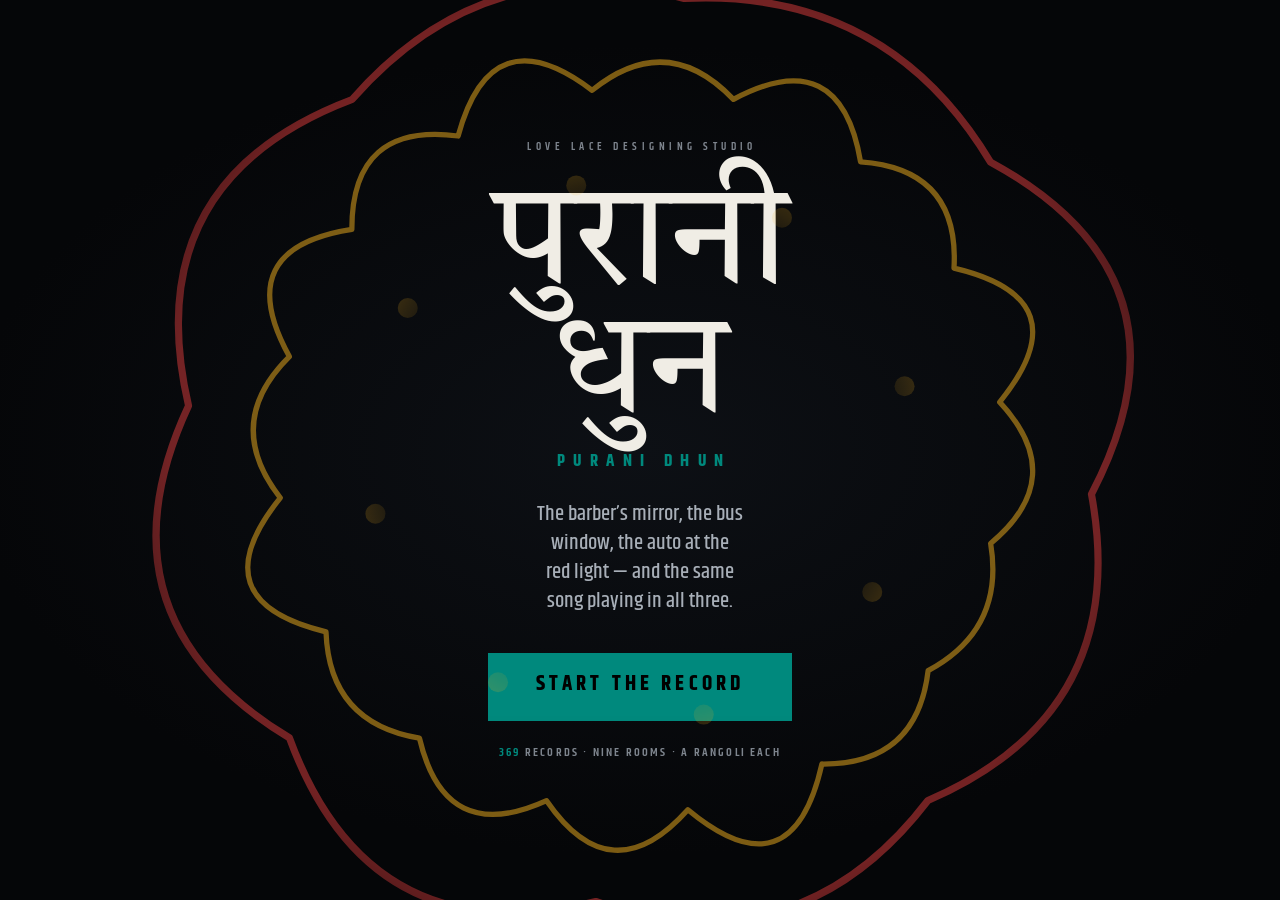
==== commit e991f315: "The whole site in the gym page's language index.html was a pale swept-cement board with cassette-dec" ====
--- a/index.html
+++ b/index.html
@@ -3,9 +3,9 @@
 <head>
 <meta charset="utf-8">
 <meta name="viewport" content="width=device-width, initial-scale=1, viewport-fit=cover">
-<title>Purani Dhun</title>
-<meta name="description" content="369 old Hindi and Punjabi records in nine rooms. Every song draws its own rangoli.">
-<meta name="theme-color" content="#e4e2dc">
+<title>Purani Dhun — पुरानी धुन</title>
+<meta name="description" content="369 old Hindi and Punjabi records in nine rooms. Every song draws its own rangoli, lit in the room's own colours.">
+<meta name="theme-color" content="#08090b">
 <link rel="canonical" href="https://puranidhun.in/">
 <meta property="og:type" content="website">
 <meta property="og:url" content="https://puranidhun.in/">
@@ -15,7 +15,7 @@
 <meta property="og:image" content="https://puranidhun.in/assets/img/og.png?v=2">
 <meta property="og:image:width" content="1200">
 <meta property="og:image:height" content="630">
-<meta property="og:image:alt" content="Purani Dhun — the wordmark in Devanagari beside a rangoli in peacock, turmeric and vermilion, running off the edge of a swept grey card">
+<meta property="og:image:alt" content="Purani Dhun — the wordmark in Devanagari beside a rangoli in peacock, turmeric and vermilion">
 <meta name="twitter:card" content="summary_large_image">
 <meta name="twitter:title" content="Purani Dhun — पुरानी धुन">
 <meta name="twitter:description" content="The barber&#39;s mirror, the bus window, the auto at the red light — and the same song playing in all three. 369 old records, in nine rooms.">
@@ -23,117 +23,140 @@
 <link rel="icon" href="assets/img/favicon.svg" type="image/svg+xml">
 <link rel="preconnect" href="https://fonts.googleapis.com">
 <link rel="preconnect" href="https://fonts.gstatic.com" crossorigin>
-<!-- two families, both of which set Devanagari and Latin from one hand:
-     Tiro Devanagari Hindi is the voice, Khand is the machine -->
-<link href="https://fonts.googleapis.com/css2?family=Tiro+Devanagari+Hindi&family=Khand:wght@400;500;600;700&display=swap" rel="stylesheet">
-<link rel="stylesheet" href="assets/css/purani-dhun.css">
+<!-- Khand is the machine on both pages. Tiro Devanagari Hindi is the
+     voice here, because these are Hindi records and Devanagari leads. -->
+<link href="https://fonts.googleapis.com/css2?family=Khand:wght@500;600;700&family=Tiro+Devanagari+Hindi&display=swap" rel="stylesheet">
+<!-- loha.css is the system for both pages; dhun.css is this page's half -->
+<link rel="stylesheet" href="assets/css/loha.css">
+<link rel="stylesheet" href="assets/css/dhun.css">
 </head>
 <body>
 
-<!-- audio host: rendered, because browsers throttle a display:none iframe,
-     but 1px and inert. This is a listening room; there is no picture. -->
+<!-- audio host: rendered, because browsers throttle a display:none
+     iframe, but 1px and inert. This is a listening room; no picture. -->
 <div id="yt-host" aria-hidden="true"><div id="yt-player"></div></div>
 
-<a class="skip" href="#transport">Skip to the player</a>
+<a class="skip" href="#deck">Skip to the player</a>
 
-<!-- ══ entry ════════════════════════════════════════════════════════
+<!-- ══ the corridor ═════════════════════════════════════════════════
+     The same WebGL tunnel the gym page runs, lit in whichever room's
+     pigments the dial is pointing at. If the context will not come up,
+     the CSS floor behind it stands in. -->
+<div id="room" aria-hidden="true"><canvas id="bg"></canvas></div>
+<div id="vig" aria-hidden="true"></div>
+<div id="grain" aria-hidden="true"></div>
+
+<!-- The room shakes and the type shakes. The controls do not. -->
+<div id="shell">
+
+  <header id="top">
+    <a class="back" href="gym.html"><span>Gym Playlist</span> &rarr;</a>
+    <p class="mark">
+      <b class="mark__gur">पुरानी धुन</b>
+      <span class="mark__lat">Purani Dhun</span>
+    </p>
+    <p class="stat"><span id="n-now">--</span><i>/</i><span id="n-all">--</span></p>
+  </header>
+
+  <!-- nine rooms. A room is a palette and a sentence, nothing else. -->
+  <nav id="rooms" aria-label="Rooms"><div id="rooms-list"></div></nav>
+
+  <main id="deck">
+    <!-- the rangoli: rings counter-rotate while the tape runs, and the
+         circle around the outside is how far through the song you are -->
+    <div id="record">
+      <svg id="rangoli" viewBox="0 0 1000 1000" role="img" aria-label="Rangoli for the current song">
+        <g id="rg-body"></g>
+        <circle id="rg-track" cx="500" cy="500" r="468"/>
+        <circle id="rg-progress" cx="500" cy="500" r="468"/>
+      </svg>
+    </div>
+
+    <div id="type">
+      <p class="now__room"><span id="now-room"></span><b id="now-room-deva"></b></p>
+      <h1 class="now__deva" id="now-deva">&nbsp;</h1>
+      <p class="now__title" id="now-title">Press play</p>
+      <p class="tags"><span id="now-artist"></span><span id="now-film"></span><span id="now-year"></span></p>
+    </div>
+
+    <div class="bar">
+      <span class="bar__t" id="t-now">0:00</span>
+      <div class="bar__rail">
+        <div class="bar__fill" id="fill"></div>
+        <div class="bar__beat" id="beatbar"></div>
+        <input id="seek" type="range" min="0" max="1000" value="0" step="1" aria-label="Seek">
+      </div>
+      <span class="bar__t" id="t-all">0:00</span>
+    </div>
+
+    <div class="keys">
+      <button id="k-prev" class="key" type="button" aria-label="Previous track">
+        <svg viewBox="0 0 24 24" aria-hidden="true"><path d="M18 5v14L8 12zM7 5v14"/></svg>
+      </button>
+      <button id="k-play" class="key key--go" type="button" aria-label="Play" aria-pressed="false">
+        <svg class="i-play" viewBox="0 0 24 24" aria-hidden="true"><path d="M8 5l12 7-12 7z"/></svg>
+        <svg class="i-pause" viewBox="0 0 24 24" aria-hidden="true"><path d="M8 5h3v14H8zM14 5h3v14h-3z"/></svg>
+      </button>
+      <button id="k-next" class="key" type="button" aria-label="Next track">
+        <svg viewBox="0 0 24 24" aria-hidden="true"><path d="M6 5v14l10-7zM17 5v14"/></svg>
+      </button>
+    </div>
+  </main>
+
+  <footer id="bot">
+    <div class="rack">
+      <button id="k-shuffle" class="chip" type="button" aria-pressed="false">Shuffle</button>
+      <button id="k-tap" class="chip" type="button" aria-label="Tap the tempo">
+        Tap <b id="bpm">--</b>
+      </button>
+      <label class="slide">
+        <span>Force</span>
+        <input id="force" type="range" min="0" max="100" value="55" step="1" aria-label="Force — how hard the room reacts">
+      </label>
+      <label class="slide slide--vol">
+        <span>Vol</span>
+        <input id="vol" type="range" min="0" max="100" value="80" step="1" aria-label="Volume">
+      </label>
+      <a id="src" class="chip" href="#" target="_blank" rel="noopener">Source</a>
+      <button id="k-list" class="chip chip--n" type="button" aria-expanded="false" aria-controls="list">
+        <b id="list-n">0</b> tapes
+      </button>
+    </div>
+  </footer>
+</div>
+
+<!-- ══ the door ═════════════════════════════════════════════════════
      A browser will not start audio without a gesture, so the door is
      also the play button. -->
-<div id="gate" role="dialog" aria-modal="true" aria-labelledby="gate-title">
+<div id="gate" role="dialog" aria-modal="true" aria-labelledby="gate-h">
   <div class="gate__art" aria-hidden="true"><svg id="gate-rangoli" viewBox="0 0 1000 1000"></svg></div>
-  <div class="gate__plate">
-    <h1 id="gate-title" class="gate__mark">
-      <span class="gate__deva">पुरानी धुन</span>
-      <span class="gate__latin">Purani&nbsp;Dhun</span>
-    </h1>
-    <p class="gate__blurb">The barber&rsquo;s mirror, the bus window, the auto
+  <div class="gate__in">
+    <p class="gate__kick">Love Lace Designing Studio</p>
+    <h2 id="gate-h" class="gate__mark"><b>पुरानी धुन</b><span>Purani Dhun</span></h2>
+    <p class="gate__line">The barber&rsquo;s mirror, the bus window, the auto
       at the red light &mdash; and the same song playing in all three.</p>
-    <button id="gate-enter" type="button" class="btn btn--big">Start the record</button>
-    <p class="gate__fine">369 records &middot; nine rooms<span class="gate__fine-x">
-      &middot; every song draws its own rangoli</span></p>
+    <button id="gate-go" type="button" class="gate__key">Start the record</button>
+    <p class="gate__fine"><span id="gate-n">369</span> records &middot;
+      nine rooms &middot; a rangoli each</p>
   </div>
 </div>
 
-<!-- ══ the player ═══════════════════════════════════════════════════ -->
-<main id="stage">
-
-  <nav id="rooms" aria-label="Rooms"><ul id="rooms-list"></ul></nav>
-
-  <!-- the rangoli: rings counter-rotate while the tape runs, and the
-       circle around the outside is how far through the song you are -->
-  <div id="record">
-    <svg id="rangoli" viewBox="0 0 1000 1000" role="img" aria-label="Rangoli for the current song">
-      <g id="rg-body"></g>
-      <circle id="rg-track" cx="500" cy="500" r="468"/>
-      <circle id="rg-progress" cx="500" cy="500" r="468"/>
-    </svg>
-  </div>
-
-  <section id="now" aria-live="polite">
-    <p class="now__room"><span id="now-room"></span><b id="now-room-deva"></b></p>
-    <!-- the Devanagari is the title; the Latin under it is the
-         transliteration, the order a cassette inlay printed them in -->
-    <h2 class="now__deva" id="now-deva"></h2>
-    <p class="now__title" id="now-title">Press play</p>
-    <p class="now__meta"><span id="now-artist"></span><i id="now-film"></i><em id="now-year"></em></p>
-  </section>
-
-  <div id="transport">
-    <div class="tr__keys">
-      <button id="k-prev" class="btn btn--icon" type="button" aria-label="Previous track">
-        <svg viewBox="0 0 24 24" aria-hidden="true"><path d="M18 5v14L8 12zM7 5v14"/></svg>
-      </button>
-      <button id="k-play" class="btn btn--play" type="button" aria-label="Play" aria-pressed="false">
-        <svg class="i-play" viewBox="0 0 24 24" aria-hidden="true"><path d="M8 5l12 7-12 7z"/></svg>
-        <svg class="i-pause" viewBox="0 0 24 24" aria-hidden="true"><path d="M8 5h3v14H8zM14 5h3v14h-3z"/></svg>
-      </button>
-      <button id="k-next" class="btn btn--icon" type="button" aria-label="Next track">
-        <svg viewBox="0 0 24 24" aria-hidden="true"><path d="M6 5v14l10-7zM17 5v14"/></svg>
-      </button>
-    </div>
-
-    <div class="tr__seek">
-      <span class="tr__t" id="now-elapsed">0:00</span>
-      <input id="seek" type="range" min="0" max="1000" value="0" step="1" aria-label="Seek">
-      <span class="tr__t" id="now-total">0:00</span>
-    </div>
-
-    <div class="tr__aux">
-      <button id="k-shuffle" class="btn" type="button" aria-pressed="false">Shuffle</button>
-      <label class="vol">
-        <span class="vol__l">Vol</span>
-        <input id="vol" type="range" min="0" max="100" value="80" step="1" aria-label="Volume">
-      </label>
-      <a id="now-src" class="btn" href="#" target="_blank" rel="noopener">Source</a>
-      <button id="index-toggle" class="btn" type="button" aria-expanded="false" aria-controls="index">
-        <span id="index-n">163</span> tapes
-      </button>
-    </div>
-  </div>
-</main>
-
 <!-- ══ the index ════════════════════════════════════════════════════ -->
-<aside id="index" aria-label="Track list" hidden>
-  <div class="ix__bar">
+<aside id="list" aria-label="Track list" hidden>
+  <div class="list__bar">
     <input id="q" type="search" placeholder="Search a song, a singer, a film…" aria-label="Search tracks" autocomplete="off">
-    <button id="index-close" class="btn" type="button">Close</button>
+    <button id="list-close" class="chip" type="button">Close</button>
   </div>
   <div class="ix__filters" id="filters" role="group" aria-label="Filters"></div>
-  <p class="ix__count" id="ix-count"></p>
-  <ol class="ix__list" id="ix-list"></ol>
-  <p class="ix__empty" id="ix-empty" hidden>Nothing matches that. Clear a filter and try again.</p>
+  <p class="list__count" id="list-count"></p>
+  <ol class="list__rows" id="rows"></ol>
+  <p class="list__none" id="none" hidden>Nothing matches that. Clear a filter and try again.</p>
 </aside>
-
-<!-- ══ footer ═══════════════════════════════════════════════════════ -->
-<footer id="colophon">
-  <a href="https://lovelace.co.in" target="_blank" rel="noopener">
-    Made with <span class="heart" aria-label="love">♥</span> by <strong>Love Lace Designing Studio</strong>
-  </a>
-</footer>
 
 <script src="assets/js/catalog.js"></script>
 <script src="assets/js/rooms.js"></script>
 <script src="assets/js/rangoli.js"></script>
+<script src="assets/js/corridor.js"></script>
 <script src="assets/js/app.js"></script>
 </body>
 </html>
--- a/assets/css/loha.css
+++ b/assets/css/loha.css
@@ -0,0 +1,553 @@
+/* ═══════════════════════════════════════════════════════════════════
+   THE SYSTEM
+   Both pages load this file first. It is named loha.css because the gym
+   page is where it was worked out.
+   ─────────────────────────────────────────────────────────────────
+   This began as the gym page's own stylesheet, against a main site that
+   was pale swept cement with cassette-deck keys. The two were opposites
+   on purpose, until the site went dark everywhere — at which point the
+   opposition was just two stylesheets doing the same job twice.
+
+   So everything here is shared: the tokens, the corridor layers, the
+   plate keys, the chips, the sliders, the door, the rack of tracks, and
+   the narrow-screen and reduced-motion rules for all of it.
+
+   What is NOT here is anything only one page has. index.html adds
+   dhun.css for the rangoli and the room rail; gym.html adds nothing.
+
+   Two tokens are repointed rather than duplicated:
+     --gur    the voice face. Tiro Gurmukhi on the gym page (Punjabi
+              records), Tiro Devanagari Hindi on the main one, which
+              dhun.css sets. Every rule that reaches for the voice keeps
+              working either way.
+     --haz    the accent. Written from JS — the deck's colour on the gym
+              page, the room's lead pigment on the main one.
+
+   Khand does the shouting on both, because it already is the lettering
+   on Indian shop boards.
+   ─────────────────────────────────────────────────────────────────
+   1  tokens
+   2  reset
+   3  the corridor, and what sits on it
+   4  chrome: keys, chips, sliders
+   5  top bar
+   6  the deck
+   7  the bar
+   8  bottom rack
+   9  the door
+   10 the rack of tracks
+   11 narrow screens
+   12 reduced motion
+   ═══════════════════════════════════════════════════════════════════ */
+
+/* ── 1  tokens ──────────────────────────────────────────────────── */
+:root{
+  --void:#08090b;
+  --steel:#14171c;
+  --steel-2:#20252d;
+  --edge:#333b45;
+  --chalk:#f0ede5;
+  --chalk-2:#a8afb8;      /* 7.4:1 on the void */
+  --chalk-3:#7e858e;      /* 4.6:1 on the void — the dimmest legal ink */
+  --haz:#ffd400;
+  --haz-deep:#c9a600;
+  --blood:#ff3b2d;
+  --ice:#8ce9ff;
+
+  --sign:'Khand','Nirmala UI','Segoe UI',system-ui,sans-serif;
+  --gur:'Tiro Gurmukhi','Nirmala UI',Georgia,serif;
+
+  --shell:clamp(1rem,3vw,2.6rem);
+  --ease:cubic-bezier(.2,.7,.3,1);
+
+  /* written every frame by loha.js */
+  --split:0px;            /* chromatic split on the title */
+  --pulse:0;              /* 0..1 beat envelope */
+}
+
+/* ── 2  reset ───────────────────────────────────────────────────── */
+*,*::before,*::after{box-sizing:border-box}
+html{-webkit-text-size-adjust:100%;color-scheme:dark}
+body{
+  margin:0;
+  height:100svh;min-height:30rem;
+  overflow:hidden;
+  background:var(--void);
+  color:var(--chalk);
+  font-family:var(--sign);
+  font-size:clamp(15px,.4vw + 14px,17px);
+  line-height:1.4;
+  -webkit-font-smoothing:antialiased;
+}
+h1,h2,p,ol,ul{margin:0}
+ol,ul{list-style:none;padding:0}
+a{color:inherit}
+svg{display:block}
+button,input{font:inherit;color:inherit}
+:focus-visible{outline:2px solid var(--haz);outline-offset:3px}
+
+#yt-host{position:fixed;left:0;bottom:0;width:1px;height:1px;overflow:hidden;opacity:.01;pointer-events:none}
+
+.skip{
+  position:fixed;top:-4rem;left:var(--shell);z-index:200;
+  background:var(--haz);color:#000;padding:.6rem 1rem;
+  text-decoration:none;font-weight:700;letter-spacing:.08em;
+  text-transform:uppercase;transition:top .2s;
+}
+.skip:focus{top:.7rem}
+
+/* ── 3  the corridor ────────────────────────────────────────────── */
+/*  The corridor sits in a box larger than the window on every side, so
+    the shake can throw it around without ever exposing an edge. */
+#room{position:fixed;inset:-2.5rem;z-index:0;will-change:transform}
+#bg{
+  position:absolute;inset:0;width:100%;height:100%;
+  display:block;
+  /* what shows if WebGL never comes up: a lit floor, not a black hole */
+  background:
+    radial-gradient(ellipse 90% 55% at 50% 108%, #2a2f38 0%, transparent 70%),
+    radial-gradient(ellipse 60% 40% at 50% 38%,  #1a1f26 0%, transparent 72%),
+    linear-gradient(#07080a, #0d1014 60%, #050608);
+}
+/* a hard vignette over the top, so the type always has ground to sit on */
+#vig{
+  position:fixed;inset:0;z-index:1;pointer-events:none;
+  background:
+    radial-gradient(ellipse 62% 48% at 50% 46%, rgba(0,0,0,.72) 0%, rgba(0,0,0,.30) 45%, transparent 72%),
+    linear-gradient(rgba(0,0,0,.80), transparent 26%, transparent 62%, rgba(0,0,0,.88));
+}
+/* dust on the lens: scanlines plus a static grain plate */
+#grain{
+  position:fixed;inset:-50%;z-index:2;pointer-events:none;opacity:.16;
+  background-image:
+    repeating-linear-gradient(0deg, rgba(0,0,0,.55) 0 1px, transparent 1px 3px),
+    url("data:image/svg+xml;utf8,<svg xmlns='http://www.w3.org/2000/svg' width='140' height='140'><filter id='n'><feTurbulence type='fractalNoise' baseFrequency='.9' numOctaves='3'/></filter><rect width='140' height='140' filter='url(%23n)' opacity='.5'/></svg>");
+  animation:drift .9s steps(3) infinite;
+}
+@keyframes drift{
+  0%{transform:translate(0,0)}      33%{transform:translate(-2%,1.5%)}
+  66%{transform:translate(1.5%,-1%)} 100%{transform:translate(0,0)}
+}
+
+/*  The shell holds everything you can touch and never moves. Only #type
+    below rides the beat, and it has nothing clickable in it. */
+#shell{
+  position:fixed;inset:0;z-index:3;
+  display:flex;flex-direction:column;
+  padding:var(--shell);
+  gap:.6rem;
+}
+#type{
+  display:flex;flex-direction:column;align-items:center;gap:.5rem;
+  will-change:transform;
+}
+
+/* ── 4  chrome ──────────────────────────────────────────────────── */
+/*  A key here is a plate: square, heavy, bordered, and it goes DOWN
+    and lights up when struck. Nothing is rounded and nothing glows on
+    hover alone. */
+.key{
+  width:3.4rem;height:3.4rem;padding:0;
+  display:grid;place-items:center;
+  border:2px solid var(--edge);background:rgba(20,23,28,.72);
+  color:var(--chalk);cursor:pointer;
+  backdrop-filter:blur(3px);
+  transition:border-color .12s var(--ease), background .12s var(--ease),
+             transform .07s var(--ease), color .12s var(--ease);
+}
+.key svg{width:1.15rem;height:1.15rem;fill:currentColor}
+.key:hover{border-color:var(--haz);color:var(--haz)}
+.key:active{transform:translateY(3px) scale(.97);background:var(--haz);color:#000;border-color:var(--haz)}
+.key--go{
+  width:5rem;height:5rem;border-color:var(--haz);
+  background:var(--haz);color:#000;
+}
+.key--go svg{width:1.7rem;height:1.7rem}
+.key--go:hover{background:#fff0a0;border-color:#fff0a0;color:#000}
+.key--go:active{transform:translateY(3px) scale(.97)}
+.i-pause{display:none}
+.key--go[aria-pressed="true"] .i-play{display:none}
+.key--go[aria-pressed="true"] .i-pause{display:block}
+
+.chip{
+  border:1px solid var(--edge);background:rgba(12,14,18,.68);
+  color:var(--chalk-2);cursor:pointer;text-decoration:none;
+  padding:.42rem .8rem .38rem;
+  font-weight:600;font-size:.82rem;letter-spacing:.12em;text-transform:uppercase;
+  display:inline-flex;align-items:center;gap:.4rem;white-space:nowrap;
+  backdrop-filter:blur(3px);
+  transition:color .14s var(--ease), border-color .14s var(--ease),
+             background .14s var(--ease), transform .07s var(--ease);
+}
+.chip:hover{color:var(--chalk);border-color:var(--chalk-3)}
+.chip:active{transform:translateY(2px)}
+.chip[aria-pressed="true"],.chip[aria-expanded="true"]{
+  background:var(--haz);border-color:var(--haz);color:#000;
+}
+.chip b{font-weight:700;color:var(--haz);font-variant-numeric:tabular-nums}
+.chip[aria-pressed="true"] b,.chip[aria-expanded="true"] b{color:#000}
+
+.slide{display:flex;align-items:center;gap:.5rem}
+.slide span{
+  font-weight:600;font-size:.72rem;letter-spacing:.16em;
+  text-transform:uppercase;color:var(--chalk-3);
+}
+input[type=range]{
+  -webkit-appearance:none;appearance:none;background:none;cursor:pointer;
+  height:18px;width:5.5rem;
+}
+input[type=range]::-webkit-slider-runnable-track{
+  height:3px;background:linear-gradient(90deg,var(--haz) var(--p,0%),var(--edge) var(--p,0%));
+}
+input[type=range]::-moz-range-track{height:3px;background:var(--edge)}
+input[type=range]::-moz-range-progress{height:3px;background:var(--haz)}
+input[type=range]::-webkit-slider-thumb{
+  -webkit-appearance:none;width:6px;height:16px;border-radius:0;
+  background:var(--chalk);margin-top:-6.5px;
+}
+input[type=range]::-moz-range-thumb{width:6px;height:16px;border-radius:0;border:0;background:var(--chalk)}
+
+/* ── 5  top bar ─────────────────────────────────────────────────── */
+#top{
+  flex:none;display:flex;align-items:flex-start;justify-content:space-between;
+  gap:1rem;
+}
+.back{
+  text-decoration:none;color:var(--chalk-3);
+  font-weight:600;font-size:.78rem;letter-spacing:.14em;text-transform:uppercase;
+  border-bottom:1px solid transparent;padding-bottom:.15rem;
+  transition:color .16s, border-color .16s;
+}
+.back:hover{color:var(--haz);border-color:var(--haz)}
+.mark{text-align:center;line-height:1}
+.mark__gur{
+  display:block;font-family:var(--gur);font-weight:400;
+  font-size:clamp(1.5rem,4.2vw,2.3rem);color:var(--chalk);
+}
+.mark__lat{
+  display:block;margin-top:.35rem;
+  font-weight:600;font-size:.7rem;letter-spacing:.34em;
+  text-transform:uppercase;color:var(--haz);padding-left:.34em;
+}
+.stat{
+  font-weight:700;font-size:.82rem;letter-spacing:.1em;color:var(--chalk-3);
+  font-variant-numeric:tabular-nums;
+}
+.stat i{font-style:normal;opacity:.5;margin:0 .2em}
+.stat span:first-child{color:var(--haz)}
+
+/* ── 6  the deck ────────────────────────────────────────────────── */
+#deck{
+  flex:1;min-height:0;
+  display:flex;flex-direction:column;align-items:center;justify-content:center;
+  gap:.5rem;text-align:center;
+}
+.cue{
+  font-weight:600;font-size:.72rem;letter-spacing:.4em;text-transform:uppercase;
+  color:var(--haz);padding-left:.4em;
+}
+/*  the title takes the whole room. The chromatic split is written from
+    JS on the beat — two ghosts, red behind and ice in front, the way a
+    misaligned print looks. */
+.title{
+  font-weight:700;line-height:.86;
+  font-size:clamp(2.4rem,12vw,8.5rem);
+  letter-spacing:-.015em;text-transform:uppercase;
+  color:var(--chalk);
+  text-wrap:balance;max-width:16ch;
+  text-shadow:
+    calc(var(--split) * -1) 0 rgba(255,59,45,.85),
+    var(--split) 0 rgba(140,233,255,.75);
+}
+.by{
+  font-weight:600;font-size:clamp(.9rem,2.2vw,1.15rem);
+  letter-spacing:.2em;text-transform:uppercase;color:var(--chalk-2);
+}
+.tags{
+  display:flex;gap:.9rem;justify-content:center;
+  font-weight:600;font-size:.76rem;letter-spacing:.16em;
+  text-transform:uppercase;color:var(--chalk-3);
+  font-variant-numeric:tabular-nums;min-height:1.1em;
+}
+.tags span:empty{display:none}
+
+/* ── 7  the bar ─────────────────────────────────────────────────── */
+.bar{
+  width:min(100%,52rem);display:flex;align-items:center;gap:.85rem;
+  margin-top:.9rem;
+}
+.bar__t{
+  font-weight:600;font-size:.82rem;color:var(--chalk-3);
+  font-variant-numeric:tabular-nums;min-width:3.6ch;
+}
+.bar__rail{position:relative;flex:1;height:16px;min-width:0;background:rgba(8,9,11,.7);border:1px solid var(--edge)}
+/* the plate stack: hazard diagonals, and they only exist where the song
+   has actually got to */
+.bar__fill{
+  position:absolute;inset:1px auto 1px 1px;width:0;
+  background-image:repeating-linear-gradient(-45deg,
+    var(--haz) 0 7px, #0b0c0e 7px 14px);
+  transition:width .18s linear;
+}
+/* the beat lands as a white edge riding the head of the stack */
+.bar__beat{
+  position:absolute;top:-3px;bottom:-3px;width:2px;left:0;
+  background:var(--chalk);opacity:0;transform:translateX(-1px);
+}
+.bar__rail input[type=range]{
+  position:absolute;inset:-8px 0;width:100%;height:auto;margin:0;opacity:0;cursor:pointer;
+}
+
+.keys{display:flex;align-items:center;gap:.9rem;margin-top:1.1rem}
+
+/* ── 8  bottom rack ─────────────────────────────────────────────── */
+#bot{flex:none}
+.rack{
+  display:flex;flex-wrap:wrap;align-items:center;justify-content:center;
+  gap:.5rem .7rem;
+}
+
+/* ── 9  the door ────────────────────────────────────────────────── */
+#gate{
+  position:fixed;inset:0;z-index:50;
+  display:grid;place-items:center;text-align:center;
+  background:radial-gradient(ellipse 70% 60% at 50% 50%, #0d1015 0%, #050608 75%);
+  transition:opacity .55s var(--ease), visibility .55s;
+}
+#gate[data-open]{opacity:0;visibility:hidden;pointer-events:none}
+.gate__in{padding:var(--shell);max-width:36rem}
+.gate__kick{
+  font-weight:600;font-size:.7rem;letter-spacing:.4em;text-transform:uppercase;
+  color:var(--chalk-3);margin-bottom:1.6rem;padding-left:.4em;
+}
+.gate__mark{line-height:.9}
+.gate__mark b{
+  display:block;font-family:var(--gur);font-weight:400;
+  font-size:clamp(4rem,17vw,9rem);color:var(--chalk);
+}
+.gate__mark span{
+  display:block;margin-top:.9rem;
+  font-weight:700;font-size:clamp(.8rem,2.4vw,1.05rem);
+  letter-spacing:.5em;text-transform:uppercase;color:var(--haz);padding-left:.5em;
+}
+.gate__line{
+  margin:1.9rem auto 2.3rem;max-width:26ch;
+  font-weight:500;font-size:clamp(1rem,2.6vw,1.3rem);
+  color:var(--chalk-2);text-wrap:balance;
+}
+.gate__key{
+  border:0;cursor:pointer;
+  padding:1.05rem 3rem 1.1rem;
+  background:var(--haz);color:#000;
+  font-weight:700;font-size:clamp(1rem,2.6vw,1.3rem);
+  letter-spacing:.2em;text-transform:uppercase;
+  box-shadow:0 5px 0 var(--haz-deep);
+  transition:transform .08s var(--ease), box-shadow .08s var(--ease), background .16s;
+}
+.gate__key:hover{background:#ffe250}
+.gate__key:active{transform:translateY(5px);box-shadow:0 0 0 var(--haz-deep)}
+.gate__fine{
+  margin-top:1.7rem;
+  font-weight:600;font-size:.76rem;letter-spacing:.18em;
+  text-transform:uppercase;color:var(--chalk-3);
+}
+.gate__fine span{color:var(--haz);font-variant-numeric:tabular-nums}
+
+/* ── 10  the rack of tracks ─────────────────────────────────────── */
+#list{
+  position:fixed;inset:0;z-index:40;
+  /*  Opaque, not a tint: at 96% the corridor and a 6rem song title still
+      read straight through the rows behind. A track list has to be a
+      list. */
+  background:
+    radial-gradient(ellipse 80% 50% at 50% 0%, #12151b 0%, transparent 70%),
+    #06070a;
+  display:flex;flex-direction:column;
+  opacity:0;transform:translateY(1.2rem);pointer-events:none;
+  transition:opacity .28s var(--ease), transform .28s var(--ease);
+}
+/* an id selector outranks the UA's [hidden]{display:none}; say it here
+   or the closed panel keeps eating clicks meant for the deck */
+#list[hidden]{display:none}
+#list[data-open]{opacity:1;transform:none;pointer-events:auto}
+.list__bar{display:flex;gap:.9rem;align-items:center;padding:var(--shell) var(--shell) .8rem}
+#q{
+  flex:1;min-width:0;padding:.55rem 0;background:none;
+  border:0;border-bottom:2px solid var(--edge);
+  font-weight:600;font-size:clamp(1.1rem,3vw,1.7rem);
+  letter-spacing:.06em;text-transform:uppercase;color:var(--chalk);
+}
+#q::placeholder{color:var(--chalk-3);text-transform:none;letter-spacing:.02em;font-weight:500}
+#q:focus{outline:none;border-color:var(--haz)}
+.list__count{
+  padding:0 var(--shell) .6rem;
+  font-weight:600;font-size:.76rem;letter-spacing:.18em;
+  text-transform:uppercase;color:var(--chalk-3);font-variant-numeric:tabular-nums;
+}
+.list__rows{overflow-y:auto;flex:1;padding:0 var(--shell) 3rem}
+.list__none{padding:3rem var(--shell);text-align:center;color:var(--chalk-3)}
+.row{
+  display:grid;grid-template-columns:3rem 1fr auto;gap:.1rem .9rem;
+  align-items:center;width:100%;
+  padding:.62rem .5rem;background:none;border:0;
+  border-bottom:1px solid #1b1f26;text-align:left;cursor:pointer;
+  transition:background .12s, padding-left .12s;
+}
+.row:hover{background:#12151a;padding-left:.85rem}
+.row__i{
+  grid-row:1 / span 2;font-weight:700;font-size:.95rem;color:var(--chalk-3);
+  font-variant-numeric:tabular-nums;
+}
+.row__t{
+  grid-column:2;grid-row:1;
+  font-weight:700;font-size:1.05rem;letter-spacing:.05em;
+  text-transform:uppercase;color:var(--chalk);line-height:1.2;
+}
+.row__a{grid-column:2;grid-row:2;font-weight:500;font-size:.86rem;color:var(--chalk-3)}
+.row__s{
+  grid-column:3;grid-row:1 / span 2;
+  font-weight:600;font-size:.88rem;color:var(--chalk-3);font-variant-numeric:tabular-nums;
+}
+.row[aria-current="true"]{background:#171b21}
+.row[aria-current="true"] .row__i,
+.row[aria-current="true"] .row__t{color:var(--haz)}
+
+/* ── 11  narrow screens ─────────────────────────────────────────── */
+@media (max-width:760px){
+  #shell{gap:.4rem}
+  #top{gap:.5rem;align-items:center}
+  /*  Three things across a 390px bar, and none of them may wrap: a
+      two-line back link shoves the wordmark sideways and the whole
+      header lists to one side. */
+  .back,.mark__lat,.mark__gur,.stat{white-space:nowrap}
+  .mark__gur{font-size:1.35rem}
+  .mark__lat{letter-spacing:.2em;font-size:.58rem;margin-top:.25rem}
+  .title{font-size:clamp(2rem,13vw,3.4rem);max-width:14ch}
+  .keys{margin-top:.7rem;gap:.7rem}
+  .rack{gap:.4rem .5rem}
+  .slide--vol{display:none}
+  .bar{margin-top:.6rem}
+}
+@media (max-width:420px){
+  .chip{padding:.4rem .6rem .36rem;font-size:.74rem;letter-spacing:.08em}
+  .slide{display:none}
+  /* the arrow alone is the back link once there is no room for the words */
+  .back span{display:none}
+  .mark__lat{letter-spacing:.16em}
+}
+@media (pointer:coarse){
+  .chip{padding:.62rem .8rem .58rem}
+  .row{padding-block:.8rem}
+  input[type=range]{height:30px}
+}
+/* a short landscape phone: give the type back to the corridor */
+@media (max-height:520px){
+  .title{font-size:clamp(1.6rem,7vw,2.6rem)}
+  .cue,.tags{display:none}
+  .keys{margin-top:.4rem}
+  .key{width:2.8rem;height:2.8rem}
+  .key--go{width:3.6rem;height:3.6rem}
+}
+
+/* ── 12  reduced motion ─────────────────────────────────────────── */
+/*  The shake, the split and the strobing are the whole point of this
+    page and are exactly what a vestibular disorder cannot take. On
+    reduce, loha.js clamps Force to a floor and stops moving the shell;
+    here the grain stops drifting and the transitions go away. */
+@media (prefers-reduced-motion:reduce){
+  *,*::before,*::after{
+    animation-duration:.001ms !important;animation-iteration-count:1 !important;
+    transition-duration:.001ms !important;
+  }
+  #grain{animation:none}
+  .title{text-shadow:none}
+}
+
+/* ── 13  the three decks ────────────────────────────────────────── */
+/*  One page, three playlists. The switch is a row of plates bolted to
+    the wall, not a tab strip — the live one is painted in whatever the
+    room is lit with.
+
+    Each deck repaints the whole page, not just the corridor: the accent
+    token is swapped on <html data-deck>, so every chip, slider, underline
+    and lit key follows the room. Now is hazard yellow, the Era is
+    tungsten amber, Badmashi is red.
+
+    All three clear 4.5:1 on the void (#08090b) and carry black text when
+    a key is pressed down — 5.6:1 for the red, which is the tightest. */
+:root[data-deck="era"]{
+  --haz:#ff9c24;
+  --haz-deep:#c26f10;
+}
+:root[data-deck="badmashi"]{
+  --haz:#ff3b2d;
+  --haz-deep:#b3211a;
+  --ice:#ff9d94;
+}
+/*  Rani pink: the colour of every Punjabi wedding tent there has ever
+    been. 6.0:1 on the void, 6.4:1 against the black it carries when a key
+    is down — the widest margin of the four. */
+:root[data-deck="dance"]{
+  --haz:#ff3d9a;
+  --haz-deep:#b81f68;
+  --ice:#8ce9ff;
+}
+/*  Badmashi is the one deck that is not lit from above. The vignette
+    closes in and the ground goes to almost nothing, so the corridor is
+    doing the talking and the type sits in what is left. */
+:root[data-deck="badmashi"] #vig{
+  background:
+    radial-gradient(ellipse 62% 48% at 50% 46%, rgba(0,0,0,.80) 0%, rgba(0,0,0,.38) 45%, transparent 74%),
+    linear-gradient(rgba(0,0,0,.86), transparent 24%, transparent 60%, rgba(0,0,0,.92));
+}
+#decks{
+  flex:none;display:flex;justify-content:center;gap:.4rem;
+  margin-top:.2rem;
+}
+.deck-btn{
+  border:1px solid var(--edge);background:rgba(12,14,18,.7);
+  color:var(--chalk-2);cursor:pointer;
+  padding:.42rem 1.15rem .38rem;
+  display:flex;flex-direction:column;align-items:center;gap:.05rem;
+  backdrop-filter:blur(3px);
+  transition:color .14s var(--ease), border-color .14s var(--ease),
+             background .14s var(--ease), transform .07s var(--ease);
+}
+.deck-btn b{
+  font-weight:700;font-size:.86rem;letter-spacing:.16em;text-transform:uppercase;
+  line-height:1.1;
+}
+.deck-btn span{
+  font-weight:600;font-size:.64rem;letter-spacing:.14em;
+  color:var(--chalk-3);font-variant-numeric:tabular-nums;line-height:1.1;
+}
+.deck-btn:hover{color:var(--chalk);border-color:var(--chalk-3)}
+.deck-btn:active{transform:translateY(2px)}
+.deck-btn[aria-pressed="true"]{
+  background:var(--haz);border-color:var(--haz);color:#000;
+}
+.deck-btn[aria-pressed="true"] span{color:rgba(0,0,0,.62)}
+
+/* the tap key goes quiet once this track's tempo has actually been set */
+#k-tap.is-set b{color:var(--ice)}
+#k-tap.is-set[aria-pressed="true"] b{color:#000}
+
+@media (max-width:420px){
+  .deck-btn{padding:.36rem .6rem .32rem}
+  .deck-btn b{font-size:.74rem;letter-spacing:.07em}
+  .deck-btn span{font-size:.56rem;letter-spacing:.06em}
+  #decks{gap:.3rem}
+}
+/*  Four decks across a 320px screen. The year ranges are the first thing
+    to go — the names already say what each one is, and a rail you have to
+    scroll to find the fourth deck on is worse than a rail without dates. */
+@media (max-width:365px){
+  .deck-btn{padding:.34rem .42rem .3rem}
+  .deck-btn b{font-size:.68rem;letter-spacing:.03em}
+  .deck-btn span{display:none}
+  #decks{gap:.22rem}
+}
+@media (max-height:520px){
+  #decks{margin-top:0}
+  .deck-btn span{display:none}
+}
--- a/assets/css/dhun.css
+++ b/assets/css/dhun.css
@@ -0,0 +1,240 @@
+/* ═══════════════════════════════════════════════════════════════════
+   PURANI DHUN — on the dark
+   ─────────────────────────────────────────────────────────────────
+   This file is the main site's half of the design. Everything it does
+   NOT say is said by loha.css, which is now the system for both pages:
+   the tokens, the corridor layers, the plate keys, the chips, the door,
+   the rack. Load loha.css first, then this.
+
+   What is different here, and only here:
+
+     · the rangoli. It is the whole reason this page exists. On the old
+       pale board it was powder on cement; on black it is lit, so the
+       pigments are the LIFTED nine (PIGMENT_GLOW in rooms.js) rather
+       than the darkened ones, and the figure carries a glow filter.
+
+     · Devanagari leads. Khand does the chrome on both pages, but the
+       song title here is Tiro Devanagari Hindi at full size, because a
+       cassette inlay printed the Hindi first and the Latin under it.
+       The gym page sets its titles in Latin — those are Punjabi records
+       marketed in Latin. Same system, opposite call, both on purpose.
+
+     · nine rooms instead of four decks, so the rail scrolls rather than
+       fitting, and the current room is walked into view.
+   ─────────────────────────────────────────────────────────────────
+   1  the rangoli
+   2  the room rail
+   3  now playing
+   4  the transport
+   5  narrow screens
+   6  reduced motion
+   ═══════════════════════════════════════════════════════════════════ */
+
+/* ── 1  the rangoli ─────────────────────────────────────────────── */
+#record{
+  flex:1;min-height:0;width:100%;
+  display:flex;align-items:center;justify-content:center;
+  position:relative;
+}
+#rangoli{
+  width:100%;max-width:min(54vh, 27rem);height:100%;
+  overflow:visible;
+  /*  Lit, not printed. The dark shadow separates the figure from the
+      corridor; the coloured one is the light it is giving off. */
+  filter:drop-shadow(0 0 16px rgba(0,0,0,.9))
+         drop-shadow(0 0 22px color-mix(in srgb, var(--haz) 32%, transparent));
+}
+/*  Some seeds draw solid motifs rather than outlines. On the old pale
+    board that was powder laid on thick; on black an opaque disc reads as
+    a sticker pasted over the corridor. Held just off full, it reads as
+    lit glass with the room still behind it. */
+#rg-body path, #rg-body circle{fill-opacity:.78}
+#rg-body{transform-origin:500px 500px}
+
+/* each ring turns on its own clock, alternate rings the other way */
+.rg-ring{
+  transform-origin:500px 500px;transform-box:view-box;
+  animation:turn var(--spin,30s) linear infinite;
+  opacity:0;
+}
+.rg-ring--rev{animation-direction:reverse}
+@keyframes turn{to{transform:rotate(360deg)}}
+.is-drawn .rg-ring{
+  opacity:1;
+  animation:turn var(--spin,30s) linear infinite, bloom .8s var(--pop) backwards;
+  animation-delay:0s, calc(var(--i) * 90ms);
+}
+.is-drawn .rg-ring--rev{animation-direction:reverse, normal}
+@keyframes bloom{
+  from{opacity:0;transform:rotate(-22deg) scale(.82)}
+  to  {opacity:1;transform:rotate(0) scale(1)}
+}
+.rg-bindu{opacity:0;transition:opacity .5s .35s}
+.is-drawn .rg-bindu{opacity:1}
+
+/*  The figure breathes on the beat rather than on a loop of its own —
+    loha.js writes --pulse every frame, so the rangoli is on the same
+    clock as the corridor and the shake. */
+#rg-body{transform:scale(calc(1 + var(--pulse, 0) * 0.022))}
+
+/* the outer circle is how far through the song you are */
+/*  On the pale board a hairline at 13% was plenty. On black it is not
+    there at all, and the progress ring needs a track to run in or the
+    filled arc reads as a stray mark. */
+#rg-track{fill:none;stroke:rgba(255,255,255,.22);stroke-width:2.5}
+[data-loading] #rg-track{
+  stroke:var(--haz);stroke-width:4;
+  stroke-dasharray:70 2871;stroke-linecap:round;
+  transform-origin:500px 500px;animation:chase 1.1s linear infinite;
+}
+@keyframes chase{to{transform:rotate(360deg)}}
+#rg-progress{
+  fill:none;stroke:var(--haz);stroke-width:5;stroke-linecap:round;
+  transform:rotate(-90deg);transform-origin:500px 500px;
+  stroke-dasharray:2941;stroke-dashoffset:2941;
+  transition:stroke-dashoffset .28s linear;
+  filter:drop-shadow(0 0 6px var(--haz));
+}
+
+/* ── 2  the room rail ───────────────────────────────────────────── */
+/*  Nine of them will not fit across a phone the way four decks do, so
+    this rail scrolls and loha.js walks the current room into view. */
+#rooms{flex:none;width:100%;min-width:0}
+#rooms-list{
+  display:flex;gap:.4rem;justify-content:center;
+  overflow-x:auto;scrollbar-width:none;
+  margin-inline:calc(var(--shell) * -1);padding-inline:var(--shell);
+  padding-bottom:.2rem;
+}
+#rooms-list::-webkit-scrollbar{display:none}
+.room-btn{
+  flex:0 0 auto;
+  border:1px solid var(--edge);background:rgba(12,14,18,.7);
+  color:var(--chalk-2);cursor:pointer;white-space:nowrap;
+  padding:.4rem .85rem .36rem;
+  display:flex;flex-direction:column;align-items:center;gap:.02rem;
+  backdrop-filter:blur(3px);
+  transition:color .14s var(--ease), border-color .14s var(--ease),
+             background .14s var(--ease), transform .07s var(--ease);
+}
+.room-btn__dial{
+  font-weight:700;font-size:.8rem;letter-spacing:.13em;
+  text-transform:uppercase;line-height:1.15;
+}
+.room-btn__deva{
+  font-family:var(--voice);font-weight:400;font-size:.72rem;
+  letter-spacing:0;color:var(--chalk-3);line-height:1.15;
+}
+.room-btn:hover{color:var(--chalk);border-color:var(--chalk-3)}
+.room-btn:active{transform:translateY(2px)}
+.room-btn[aria-current="true"]{
+  background:var(--haz);border-color:var(--haz);color:#000;
+}
+.room-btn[aria-current="true"] .room-btn__deva{color:rgba(0,0,0,.66)}
+
+/* ── 3  now playing ─────────────────────────────────────────────── */
+/*  Devanagari leads, and it is set in the voice face at full size. The
+    Latin under it is the transliteration, in signage caps — the order a
+    cassette inlay printed them in. */
+.now__deva{
+  font-family:var(--voice);font-weight:400;
+  font-size:clamp(2rem,7.6vw,5rem);line-height:1.1;
+  letter-spacing:0;text-transform:none;color:var(--chalk);
+  text-wrap:balance;max-width:20ch;
+  text-shadow:
+    calc(var(--split) * -1) 0 rgba(255,59,45,.8),
+    var(--split) 0 rgba(140,233,255,.7);
+}
+.now__title{
+  font-weight:700;font-size:clamp(.86rem,2.1vw,1.15rem);
+  letter-spacing:.2em;text-transform:uppercase;color:var(--chalk-2);
+}
+/* a record with no Devanagari leads with its Latin title instead, in the
+   voice face, and has no second line to show */
+.now__title:empty{display:none}
+.now__room{
+  display:flex;gap:.55rem;justify-content:center;align-items:baseline;
+  font-weight:700;font-size:.72rem;letter-spacing:.34em;
+  text-transform:uppercase;color:var(--haz);padding-left:.34em;
+}
+.now__room b{
+  font-family:var(--voice);font-weight:400;letter-spacing:0;
+  font-size:.95rem;text-transform:none;color:var(--chalk-3);
+}
+
+/* ── 4  the transport ───────────────────────────────────────────── */
+/* the seek rail here is a tape counter, not a plate stack */
+.bar__fill{
+  background-image:none;
+  background:linear-gradient(90deg, var(--haz), color-mix(in srgb, var(--haz) 55%, #fff));
+}
+
+/* ── 5  narrow screens ──────────────────────────────────────────── */
+@media (max-width:760px){
+  #rooms-list{justify-content:flex-start;gap:.3rem}
+  .room-btn{padding:.34rem .6rem .3rem}
+  .room-btn__dial{font-size:.72rem;letter-spacing:.08em}
+  .room-btn__deva{font-size:.64rem}
+  .now__deva{font-size:clamp(1.6rem,8.5vw,2.8rem);max-width:16ch}
+  #rangoli{max-width:min(46vh,20rem)}
+}
+@media (max-height:560px){
+  .now__room{display:none}
+  #rangoli{max-width:min(38vh,14rem)}
+}
+
+/* ── 6  reduced motion ──────────────────────────────────────────── */
+@media (prefers-reduced-motion:reduce){
+  .rg-ring{animation:none !important;opacity:1 !important}
+  #rg-body{transform:none !important}
+  .now__deva{text-shadow:none}
+}
+
+/* ── 7  what this page adds to the system ───────────────────────── */
+:root{
+  /*  loha.css names the voice face --gur because the gym page is set in
+      Gurmukhi. Here the voice is Devanagari, so the token is repointed
+      rather than a second one invented — every rule in the system that
+      reaches for the voice keeps working. */
+  --voice:'Tiro Devanagari Hindi','Nirmala UI',Georgia,serif;
+  --gur:'Tiro Devanagari Hindi','Nirmala UI',Georgia,serif;
+  --pop:cubic-bezier(.34,1.42,.64,1);
+}
+
+/* the rangoli behind the door: a halo, not a backdrop */
+.gate__art{
+  position:absolute;inset:0;display:grid;place-items:center;
+  pointer-events:none;opacity:.5;
+  /*  Clear enough of the middle that the wordmark sits on open ground.
+      At 20% the inner rings still ran under the Latin line. */
+  -webkit-mask-image:radial-gradient(circle at 50% 50%,
+    transparent 30%, #000 46%, #000 60%, transparent 80%);
+  mask-image:radial-gradient(circle at 50% 50%,
+    transparent 30%, #000 46%, #000 60%, transparent 80%);
+}
+.gate__art svg{width:min(126vh,126vw);height:auto;animation:turn 90s linear infinite}
+.rg-static{opacity:1}
+
+/* the filter chips live in the rack, above the rows */
+.ix__filters{
+  display:flex;flex-wrap:wrap;gap:.35rem;
+  padding:0 var(--shell) .8rem;
+}
+.ix__filters .chip{padding:.32rem .6rem .28rem;font-size:.74rem;letter-spacing:.09em}
+
+/*  artist · film · year. The system sets .tags as a flex row, which is
+    right for two short chips and wrong here: "Lata Mangeshkar · M. G.
+    Sreekumar" wraps inside its own item and leaves the film stranded
+    across a flex gap. As a block it wraps like the prose it is. */
+.tags{display:block;max-width:48ch;margin-inline:auto;line-height:1.45}
+.tags span{display:inline}
+/*  A general sibling, not an adjacent one. Adjacent gets it wrong twice:
+    with `span + span` an empty artist leaves a leading "· " on the film,
+    and with `span:not(:empty) + span` an empty FILM swallows the
+    separator between artist and year. `~` asks only whether some
+    non-empty field came before, which is the actual question. */
+.tags span:not(:empty) ~ span:not(:empty)::before{content:' · ';opacity:.5}
+
+@media (prefers-reduced-motion:reduce){
+  .gate__art svg{animation:none}
+}
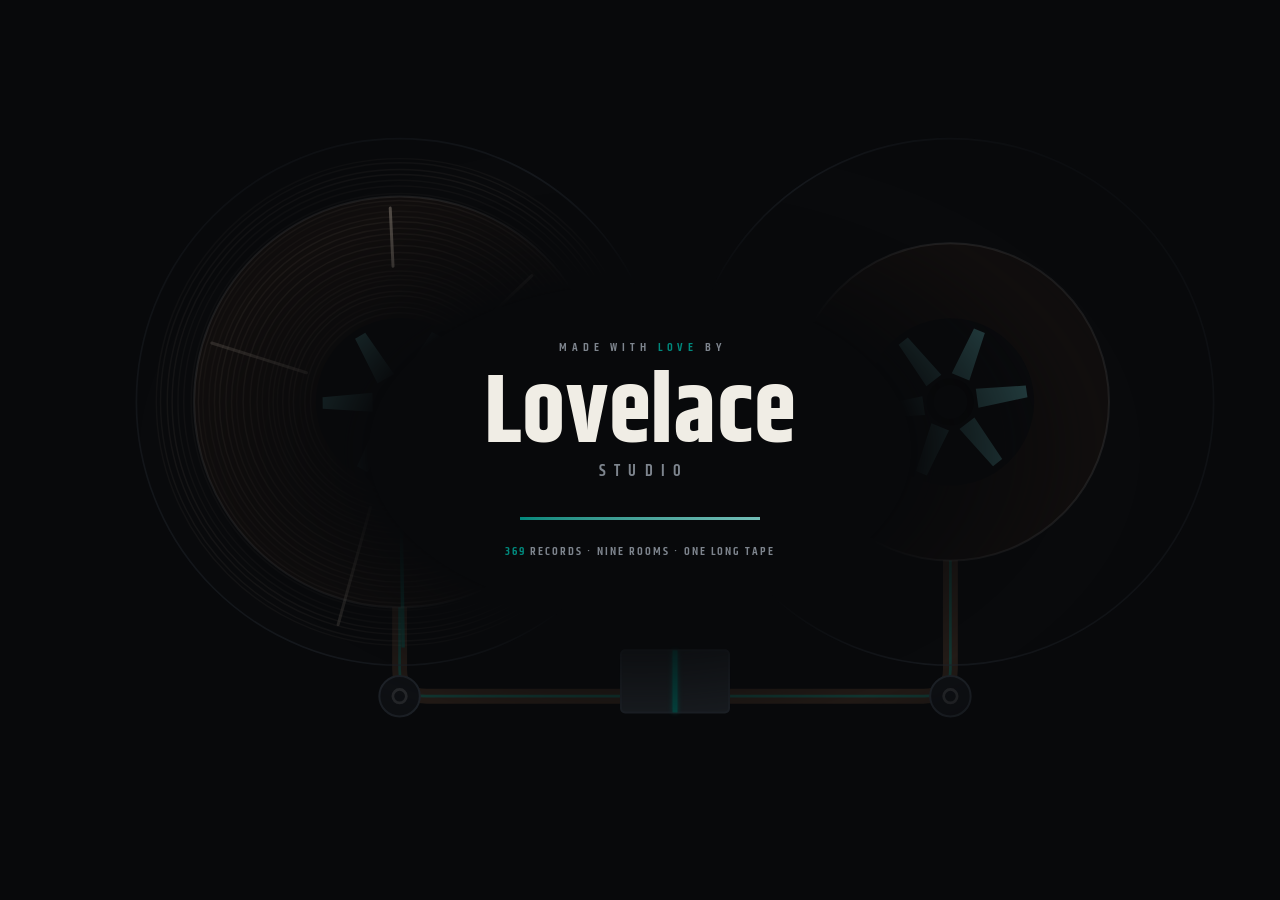
==== commit 496df5f1: "The transport, the rooms, English only, and a loading screen Five changes, plus three bugs found on " ====
--- a/index.html
+++ b/index.html
@@ -3,29 +3,29 @@
 <head>
 <meta charset="utf-8">
 <meta name="viewport" content="width=device-width, initial-scale=1, viewport-fit=cover">
-<title>Purani Dhun — पुरानी धुन</title>
-<meta name="description" content="369 old Hindi and Punjabi records in nine rooms. Every song draws its own rangoli, lit in the room's own colours.">
+<title>Purani Dhun — nine rooms of old records</title>
+<meta name="description" content="369 old Hindi and Punjabi records in nine rooms, on a cassette transport that runs while the song does — lit in each room's own colours.">
 <meta name="theme-color" content="#08090b">
 <link rel="canonical" href="https://puranidhun.in/">
 <meta property="og:type" content="website">
 <meta property="og:url" content="https://puranidhun.in/">
 <meta property="og:site_name" content="Purani Dhun">
-<meta property="og:title" content="Purani Dhun — पुरानी धुन">
+<meta property="og:title" content="Purani Dhun — nine rooms of old records">
 <meta property="og:description" content="The barber&#39;s mirror, the bus window, the auto at the red light — and the same song playing in all three. 369 old records, in nine rooms.">
-<meta property="og:image" content="https://puranidhun.in/assets/img/og.png?v=2">
+<meta property="og:image" content="https://puranidhun.in/assets/img/og.png?v=4">
 <meta property="og:image:width" content="1200">
 <meta property="og:image:height" content="630">
-<meta property="og:image:alt" content="Purani Dhun — the wordmark in Devanagari beside a rangoli in peacock, turmeric and vermilion">
+<meta property="og:image:alt" content="Purani Dhun, lit at the end of a dark corridor">
 <meta name="twitter:card" content="summary_large_image">
-<meta name="twitter:title" content="Purani Dhun — पुरानी धुन">
+<meta name="twitter:title" content="Purani Dhun — nine rooms of old records">
 <meta name="twitter:description" content="The barber&#39;s mirror, the bus window, the auto at the red light — and the same song playing in all three. 369 old records, in nine rooms.">
-<meta name="twitter:image" content="https://puranidhun.in/assets/img/og.png?v=2">
+<meta name="twitter:image" content="https://puranidhun.in/assets/img/og.png?v=4">
 <link rel="icon" href="assets/img/favicon.svg" type="image/svg+xml">
 <link rel="preconnect" href="https://fonts.googleapis.com">
 <link rel="preconnect" href="https://fonts.gstatic.com" crossorigin>
 <!-- Khand is the machine on both pages. Tiro Devanagari Hindi is the
      voice here, because these are Hindi records and Devanagari leads. -->
-<link href="https://fonts.googleapis.com/css2?family=Khand:wght@500;600;700&family=Tiro+Devanagari+Hindi&display=swap" rel="stylesheet">
+<link href="https://fonts.googleapis.com/css2?family=Khand:wght@500;600;700&display=swap" rel="stylesheet">
 <!-- loha.css is the system for both pages; dhun.css is this page's half -->
 <link rel="stylesheet" href="assets/css/loha.css">
 <link rel="stylesheet" href="assets/css/dhun.css">
@@ -52,30 +52,28 @@
   <header id="top">
     <a class="back" href="gym.html"><span>Gym Playlist</span> &rarr;</a>
     <p class="mark">
-      <b class="mark__gur">पुरानी धुन</b>
-      <span class="mark__lat">Purani Dhun</span>
+      <b class="mark__lat mark__lat--solo">Purani Dhun</b>
+      <span class="mark__lat">Nine rooms</span>
     </p>
     <p class="stat"><span id="n-now">--</span><i>/</i><span id="n-all">--</span></p>
   </header>
 
-  <!-- nine rooms. A room is a palette and a sentence, nothing else. -->
-  <nav id="rooms" aria-label="Rooms"><div id="rooms-list"></div></nav>
-
   <main id="deck">
-    <!-- the rangoli: rings counter-rotate while the tape runs, and the
-         circle around the outside is how far through the song you are -->
+    <!-- the transport: two reels and the tape between them. The supply
+         reel empties and the take-up reel fills as the song runs, and
+         both turn at v/r — so the thin one spins faster. That is the
+         progress indicator; there is no second one drawn on top. -->
     <div id="record">
-      <svg id="rangoli" viewBox="0 0 1000 1000" role="img" aria-label="Rangoli for the current song">
-        <g id="rg-body"></g>
-        <circle id="rg-track" cx="500" cy="500" r="468"/>
-        <circle id="rg-progress" cx="500" cy="500" r="468"/>
-      </svg>
+      <svg id="reels" role="img" aria-label="Cassette reels for the current song"></svg>
     </div>
 
     <div id="type">
-      <p class="now__room"><span id="now-room"></span><b id="now-room-deva"></b></p>
-      <h1 class="now__deva" id="now-deva">&nbsp;</h1>
-      <p class="now__title" id="now-title">Press play</p>
+      <button class="now__room" id="k-rooms" type="button"
+              aria-haspopup="dialog" aria-expanded="false" aria-controls="picker">
+        <span id="now-room"></span>
+        <svg class="now__caret" viewBox="0 0 24 24" aria-hidden="true"><path d="M5 9l7 7 7-7"/></svg>
+      </button>
+      <h1 class="now__title" id="now-title">Press play</h1>
       <p class="tags"><span id="now-artist"></span><span id="now-film"></span><span id="now-year"></span></p>
     </div>
 
@@ -118,6 +116,8 @@
         <input id="vol" type="range" min="0" max="100" value="80" step="1" aria-label="Volume">
       </label>
       <a id="src" class="chip" href="#" target="_blank" rel="noopener">Source</a>
+      <a class="chip chip--go" href="max.html">Worldwide &rarr;</a>
+      <button id="k-made" class="chip chip--made" type="button">Made by Lovelace</button>
       <button id="k-list" class="chip chip--n" type="button" aria-expanded="false" aria-controls="list">
         <b id="list-n">0</b> tapes
       </button>
@@ -125,21 +125,35 @@
   </footer>
 </div>
 
-<!-- ══ the door ═════════════════════════════════════════════════════
-     A browser will not start audio without a gesture, so the door is
-     also the play button. -->
-<div id="gate" role="dialog" aria-modal="true" aria-labelledby="gate-h">
-  <div class="gate__art" aria-hidden="true"><svg id="gate-rangoli" viewBox="0 0 1000 1000"></svg></div>
-  <div class="gate__in">
-    <p class="gate__kick">Love Lace Designing Studio</p>
-    <h2 id="gate-h" class="gate__mark"><b>पुरानी धुन</b><span>Purani Dhun</span></h2>
-    <p class="gate__line">The barber&rsquo;s mirror, the bus window, the auto
-      at the red light &mdash; and the same song playing in all three.</p>
-    <button id="gate-go" type="button" class="gate__key">Start the record</button>
-    <p class="gate__fine"><span id="gate-n">369</span> records &middot;
-      nine rooms &middot; a rangoli each</p>
+<!-- ══ the loading screen ═══════════════════════════════════════════
+     It fills, then it lets you in. There used to be a button here, and
+     the button had a reason: a browser will not start audio without a
+     user gesture. So this keeps the gesture without demanding it — a
+     tap or a keypress during the load skips ahead AND unlocks the
+     audio, and if you just wait, you land on a cued player and press
+     play yourself. Nothing here pretends the sound started when it did
+     not. -->
+<div id="boot" role="status" aria-label="Loading Purani Dhun">
+  <div class="boot__art" aria-hidden="true"><svg id="boot-reels"></svg></div>
+  <div class="boot__in">
+    <p class="boot__kick">Made with <span class="boot__love">love</span> by</p>
+    <h2 class="boot__mark">Lovelace<span>Studio</span></h2>
+    <div class="boot__bar" aria-hidden="true"><i></i></div>
+    <p class="boot__fine"><span id="boot-n">369</span> records &middot; nine rooms &middot; one long tape</p>
   </div>
 </div>
+
+<!-- ══ the rooms ════════════════════════════════════════════════════
+     Nine plates in a grid rather than a rail across the top. The rail
+     cost a whole row of height on every screen, permanently, to show
+     you the eight rooms you were not in. -->
+<aside id="picker" role="dialog" aria-modal="true" aria-labelledby="picker-h" hidden>
+  <div class="picker__in">
+    <p class="picker__kick" id="picker-h">Nine rooms</p>
+    <div id="rooms-list"></div>
+    <button id="picker-close" class="chip" type="button">Close</button>
+  </div>
+</aside>
 
 <!-- ══ the index ════════════════════════════════════════════════════ -->
 <aside id="list" aria-label="Track list" hidden>
@@ -155,8 +169,9 @@
 
 <script src="assets/js/catalog.js"></script>
 <script src="assets/js/rooms.js"></script>
-<script src="assets/js/rangoli.js"></script>
+<script src="assets/js/reels.js"></script>
 <script src="assets/js/corridor.js"></script>
+<script src="assets/js/made.js"></script>
 <script src="assets/js/app.js"></script>
 </body>
 </html>
--- a/assets/css/loha.css
+++ b/assets/css/loha.css
@@ -13,15 +13,15 @@
    the narrow-screen and reduced-motion rules for all of it.
 
    What is NOT here is anything only one page has. index.html adds
-   dhun.css for the rangoli and the room rail; gym.html adds nothing.
-
-   Two tokens are repointed rather than duplicated:
-     --gur    the voice face. Tiro Gurmukhi on the gym page (Punjabi
-              records), Tiro Devanagari Hindi on the main one, which
-              dhun.css sets. Every rule that reaches for the voice keeps
-              working either way.
+   dhun.css for the transport and the rooms; the gym pages add nothing.
+
+   One typeface, one script. Every wordmark and every title used to be
+   set twice — the record's own script big and the Latin underneath it —
+   and the site now sets each one once, in Latin. So Khand does all of
+   it and there is no second face to name.
+
      --haz    the accent. Written from JS — the deck's colour on the gym
-              page, the room's lead pigment on the main one.
+              pages, the room's lead pigment on the main one.
 
    Khand does the shouting on both, because it already is the lettering
    on Indian shop boards.
@@ -55,7 +55,6 @@
   --ice:#8ce9ff;
 
   --sign:'Khand','Nirmala UI','Segoe UI',system-ui,sans-serif;
-  --gur:'Tiro Gurmukhi','Nirmala UI',Georgia,serif;
 
   --shell:clamp(1rem,3vw,2.6rem);
   --ease:cubic-bezier(.2,.7,.3,1);
@@ -70,7 +69,12 @@
 html{-webkit-text-size-adjust:100%;color-scheme:dark}
 body{
   margin:0;
-  height:100svh;min-height:30rem;
+  height:100svh;
+  /*  There was a `min-height:30rem` here, and it was the whole of the
+      60px of dead scroll every page had in phone landscape: 30rem is
+      480px against a 420px viewport. It bought nothing — #shell is
+      position:fixed to the viewport, so the layout never once consulted
+      the height of the body. */
   overflow:hidden;
   background:var(--void);
   color:var(--chalk);
@@ -99,10 +103,19 @@
 /* ── 3  the corridor ────────────────────────────────────────────── */
 /*  The corridor sits in a box larger than the window on every side, so
     the shake can throw it around without ever exposing an edge. */
-#room{position:fixed;inset:-2.5rem;z-index:0;will-change:transform}
+/*  Both of these need to be bigger than the screen — #room so the shake
+    never reveals an edge, #grain so its drift never does. They used to
+    get that with a negative inset, but they are position:fixed, and a
+    fixed box is laid out against the viewport: body's overflow:hidden
+    cannot clip it and neither can overflow:clip on the root. The result
+    was 60px of real scroll on every page at phone-landscape height — you
+    could drag the whole interface off the top and find nothing under it.
+    So the boxes sit at inset:0 and CLIP, and the overhang moved inside
+    them, where it is somebody's child and can be clipped like one. */
+#room{position:fixed;inset:0;z-index:0;overflow:hidden}
 #bg{
-  position:absolute;inset:0;width:100%;height:100%;
-  display:block;
+  position:absolute;inset:-2.5rem;width:auto;height:auto;
+  display:block;will-change:transform;
   /* what shows if WebGL never comes up: a lit floor, not a black hole */
   background:
     radial-gradient(ellipse 90% 55% at 50% 108%, #2a2f38 0%, transparent 70%),
@@ -118,15 +131,18 @@
 }
 /* dust on the lens: scanlines plus a static grain plate */
 #grain{
-  position:fixed;inset:-50%;z-index:2;pointer-events:none;opacity:.16;
+  position:fixed;inset:0;z-index:2;pointer-events:none;opacity:.16;overflow:hidden;
   background-image:
     repeating-linear-gradient(0deg, rgba(0,0,0,.55) 0 1px, transparent 1px 3px),
     url("data:image/svg+xml;utf8,<svg xmlns='http://www.w3.org/2000/svg' width='140' height='140'><filter id='n'><feTurbulence type='fractalNoise' baseFrequency='.9' numOctaves='3'/></filter><rect width='140' height='140' filter='url(%23n)' opacity='.5'/></svg>");
+  /*  The drift used to translate the whole layer, which is what made it
+      need the -50% inset. Moving the BACKGROUND instead gets the same
+      shimmer out of a box that never leaves the screen. */
   animation:drift .9s steps(3) infinite;
 }
 @keyframes drift{
-  0%{transform:translate(0,0)}      33%{transform:translate(-2%,1.5%)}
-  66%{transform:translate(1.5%,-1%)} 100%{transform:translate(0,0)}
+  0%{background-position:0 0, 0 0}        33%{background-position:0 -1px, -17px 9px}
+  66%{background-position:0 1px, 11px -6px} 100%{background-position:0 0, 0 0}
 }
 
 /*  The shell holds everything you can touch and never moves. Only #type
@@ -138,6 +154,10 @@
   gap:.6rem;
 }
 #type{
+  /*  Full width on purpose. As a shrink-to-fit column its clientWidth was
+      the width of its widest CHILD, and the title-fitting measurement in
+      app.js / loha.js needs the width actually available to it. */
+  width:100%;min-width:0;
   display:flex;flex-direction:column;align-items:center;gap:.5rem;
   will-change:transform;
 }
@@ -220,15 +240,30 @@
 }
 .back:hover{color:var(--haz);border-color:var(--haz)}
 .mark{text-align:center;line-height:1}
-.mark__gur{
-  display:block;font-family:var(--gur);font-weight:400;
-  font-size:clamp(1.5rem,4.2vw,2.3rem);color:var(--chalk);
-}
 .mark__lat{
   display:block;margin-top:.35rem;
   font-weight:600;font-size:.7rem;letter-spacing:.34em;
   text-transform:uppercase;color:var(--haz);padding-left:.34em;
 }
+/*  Every header reads the same way now: the name, then what the room is.
+    It used to be the name in the record's own script with the Latin
+    transliteration under it, which meant the top of each page said the
+    same word twice. */
+.mark__lat--solo{
+  margin-top:0;padding-left:0;
+  font-family:var(--sign);font-weight:700;
+  font-size:clamp(1.5rem,4.4vw,2.4rem);letter-spacing:.04em;
+  color:var(--chalk);
+}
+.mark__lat--solo + .mark__lat{margin-top:.3rem}
+
+/*  a chip that is a door to the other room rather than a control */
+.chip--go{
+  text-decoration:none;color:var(--haz);
+  border-color:color-mix(in srgb, var(--haz) 45%, transparent);
+}
+.chip--go:hover{background:var(--haz);border-color:var(--haz);color:#000}
+
 .stat{
   font-weight:700;font-size:.82rem;letter-spacing:.1em;color:var(--chalk-3);
   font-variant-numeric:tabular-nums;
@@ -254,7 +289,15 @@
   font-size:clamp(2.4rem,12vw,8.5rem);
   letter-spacing:-.015em;text-transform:uppercase;
   color:var(--chalk);
-  text-wrap:balance;max-width:16ch;
+  /*  One line, never two — loha.js measures the text and scales the
+      size down to fit rather than letting it wrap. */
+  /*  min-width:0 is load-bearing. A flex item defaults to
+      min-width:auto, which for nowrap text is the min-content width —
+      the whole title. That silently overrode max-width and let the box
+      grow to 862px inside a 320px screen, so the measuring code saw a
+      box that already fitted and never shrank anything. */
+  white-space:nowrap;max-width:100%;min-width:0;
+  overflow:hidden;text-overflow:ellipsis;
   text-shadow:
     calc(var(--split) * -1) 0 rgba(255,59,45,.85),
     var(--split) 0 rgba(140,233,255,.75);
@@ -307,51 +350,117 @@
   gap:.5rem .7rem;
 }
 
-/* ── 9  the door ────────────────────────────────────────────────── */
-#gate{
-  position:fixed;inset:0;z-index:50;
-  display:grid;place-items:center;text-align:center;
-  background:radial-gradient(ellipse 70% 60% at 50% 50%, #0d1015 0%, #050608 75%);
-  transition:opacity .55s var(--ease), visibility .55s;
-}
-#gate[data-open]{opacity:0;visibility:hidden;pointer-events:none}
-.gate__in{padding:var(--shell);max-width:36rem}
-.gate__kick{
-  font-weight:600;font-size:.7rem;letter-spacing:.4em;text-transform:uppercase;
-  color:var(--chalk-3);margin-bottom:1.6rem;padding-left:.4em;
-}
-.gate__mark{line-height:.9}
-.gate__mark b{
-  display:block;font-family:var(--gur);font-weight:400;
-  font-size:clamp(4rem,17vw,9rem);color:var(--chalk);
-}
-.gate__mark span{
-  display:block;margin-top:.9rem;
-  font-weight:700;font-size:clamp(.8rem,2.4vw,1.05rem);
-  letter-spacing:.5em;text-transform:uppercase;color:var(--haz);padding-left:.5em;
-}
-.gate__line{
-  margin:1.9rem auto 2.3rem;max-width:26ch;
-  font-weight:500;font-size:clamp(1rem,2.6vw,1.3rem);
-  color:var(--chalk-2);text-wrap:balance;
-}
-.gate__key{
-  border:0;cursor:pointer;
-  padding:1.05rem 3rem 1.1rem;
-  background:var(--haz);color:#000;
-  font-weight:700;font-size:clamp(1rem,2.6vw,1.3rem);
-  letter-spacing:.2em;text-transform:uppercase;
-  box-shadow:0 5px 0 var(--haz-deep);
-  transition:transform .08s var(--ease), box-shadow .08s var(--ease), background .16s;
-}
-.gate__key:hover{background:#ffe250}
-.gate__key:active{transform:translateY(5px);box-shadow:0 0 0 var(--haz-deep)}
-.gate__fine{
-  margin-top:1.7rem;
-  font-weight:600;font-size:.76rem;letter-spacing:.18em;
+/* ── 9  the loading screen ──────────────────────────────────────── */
+/*  There used to be a door here with a button on it, and the button was
+    load-bearing: a browser will not start audio without a user gesture,
+    so the press that opened the door was also the press that unlocked
+    the sound. This replaces it with a screen that fills and then lets
+    you in on its own — and keeps the gesture opportunistically, because
+    a tap during the load still counts. See made.js's sibling logic in
+    app.js / loha.js. */
+#boot{
+  position:fixed;inset:0;z-index:60;
+  display:grid;place-items:center;padding:var(--shell);
+  background:var(--void);
+  transition:opacity .5s var(--ease), visibility .5s;
+}
+#boot[data-go]{opacity:0;visibility:hidden;pointer-events:none}
+.boot__in{text-align:center;max-width:34rem}
+.boot__kick{
+  font-weight:600;font-size:.72rem;letter-spacing:.42em;
+  text-transform:uppercase;color:var(--chalk-3);padding-left:.42em;
+  margin-bottom:1.15rem;
+}
+/*  The one word on the page that is allowed to be the accent colour and
+    not be a control. */
+.boot__love{color:var(--haz)}
+.boot__mark{
+  font-family:var(--sign);font-weight:700;line-height:.86;
+  font-size:clamp(2.8rem,11vw,6rem);letter-spacing:.01em;color:var(--chalk);
+}
+.boot__mark span{
+  display:block;margin-top:.5rem;
+  font-weight:600;font-size:clamp(.78rem,2.2vw,1rem);
+  letter-spacing:.52em;text-transform:uppercase;
+  color:var(--chalk-3);padding-left:.52em;
+}
+/*  The bar is the load, and it reaches the end exactly when the screen
+    goes. That is why it is a TRANSITION started from JS rather than a CSS
+    animation: an animation's clock starts at first paint, the exit timer's
+    clock starts when the script runs, and on a slow connection those are
+    not the same moment — the bar was still at nothing when the screen
+    left. Both are now started inside one requestAnimationFrame, so there
+    is a single clock and the two cannot drift. */
+.boot__bar{
+  width:min(15rem,60vw);height:3px;margin:2.4rem auto 0;
+  background:var(--edge);overflow:hidden;
+}
+.boot__bar i{
+  display:block;height:100%;width:100%;
+  background:linear-gradient(90deg, var(--haz), color-mix(in srgb, var(--haz) 55%, #fff));
+  transform:scaleX(0);transform-origin:0 50%;
+  transition:transform var(--boot, 2600ms) linear;
+}
+#boot[data-run] .boot__bar i{transform:scaleX(1)}
+.boot__fine{
+  margin-top:1.5rem;
+  font-weight:600;font-size:.72rem;letter-spacing:.18em;
   text-transform:uppercase;color:var(--chalk-3);
 }
-.gate__fine span{color:var(--haz);font-variant-numeric:tabular-nums}
+.boot__fine span{color:var(--haz);font-variant-numeric:tabular-nums}
+
+/* ── 9b  the studio credit, and the doors behind it ─────────────── */
+.chip--made{color:var(--chalk-3)}
+.chip--made:hover,.chip--made[aria-expanded="true"]{color:var(--chalk)}
+#made{
+  position:fixed;inset:0;z-index:55;
+  display:grid;place-items:center;padding:var(--shell);
+  background:rgba(5,6,8,.95);
+  opacity:0;transition:opacity .22s var(--ease);
+}
+#made[data-open]{opacity:1}
+.made__in{width:100%;max-width:52rem;text-align:center}
+.made__kick{
+  font-weight:600;font-size:.7rem;letter-spacing:.42em;
+  text-transform:uppercase;color:var(--chalk-3);padding-left:.42em;
+}
+.made__mark{
+  margin-top:.5rem;font-family:var(--sign);font-weight:700;
+  font-size:clamp(2.4rem,8vw,4.4rem);line-height:.9;
+  letter-spacing:.01em;color:var(--chalk);
+}
+.made__line{
+  margin:.9rem auto 2rem;max-width:34ch;
+  font-weight:500;font-size:clamp(.92rem,2.2vw,1.1rem);color:var(--chalk-2);
+}
+.made__doors{
+  display:grid;gap:.6rem;text-align:left;
+  grid-template-columns:repeat(3, minmax(0, 1fr));
+}
+.door{
+  display:flex;flex-direction:column;gap:.16rem;
+  padding:1.05rem 1.1rem 1.1rem;text-decoration:none;
+  border:1px solid var(--edge);background:rgba(12,14,18,.72);
+  transition:border-color .14s var(--ease), background .14s var(--ease),
+             transform .07s var(--ease);
+}
+.door:hover{border-color:var(--haz);background:rgba(18,21,26,.9)}
+.door:active{transform:translateY(2px)}
+.door__name{
+  display:flex;align-items:center;gap:.4rem;
+  font-weight:700;font-size:1.05rem;letter-spacing:.06em;
+  text-transform:uppercase;color:var(--chalk);
+}
+.door__out{
+  width:.8em;height:.8em;flex:none;fill:none;stroke:var(--haz);
+  stroke-width:2.4;stroke-linecap:round;stroke-linejoin:round;
+}
+.door__sub{
+  font-weight:600;font-size:.68rem;letter-spacing:.16em;
+  text-transform:uppercase;color:var(--haz);
+}
+.door__line{margin-top:.35rem;font-size:.82rem;color:var(--chalk-3);line-height:1.35}
+.made__close{margin-top:1.6rem}
 
 /* ── 10  the rack of tracks ─────────────────────────────────────── */
 #list{
@@ -366,9 +475,17 @@
   opacity:0;transform:translateY(1.2rem);pointer-events:none;
   transition:opacity .28s var(--ease), transform .28s var(--ease);
 }
-/* an id selector outranks the UA's [hidden]{display:none}; say it here
-   or the closed panel keeps eating clicks meant for the deck */
-#list[hidden]{display:none}
+/*  An id selector outranks the UA's [hidden]{display:none}, so every
+    overlay on the site has to say this for itself or the closed panel
+    sits over the page eating clicks meant for the deck. This has now
+    caught three of them — the track rack, the room picker and the
+    studio dialog — so all three are listed here together rather than
+    each rediscovering it. */
+#list[hidden],#picker[hidden],#made[hidden]{display:none}
+/*  And a second line of defence: even mid-fade, a panel that is not
+    open must not be in the way. */
+#picker:not([data-open]),#made:not([data-open]){pointer-events:none}
+#picker[data-open],#made[data-open]{pointer-events:auto}
 #list[data-open]{opacity:1;transform:none;pointer-events:auto}
 .list__bar{display:flex;gap:.9rem;align-items:center;padding:var(--shell) var(--shell) .8rem}
 #q{
@@ -419,8 +536,7 @@
   /*  Three things across a 390px bar, and none of them may wrap: a
       two-line back link shoves the wordmark sideways and the whole
       header lists to one side. */
-  .back,.mark__lat,.mark__gur,.stat{white-space:nowrap}
-  .mark__gur{font-size:1.35rem}
+  .back,.mark__lat,.stat{white-space:nowrap}
   .mark__lat{letter-spacing:.2em;font-size:.58rem;margin-top:.25rem}
   .title{font-size:clamp(2rem,13vw,3.4rem);max-width:14ch}
   .keys{margin-top:.7rem;gap:.7rem}
@@ -463,18 +579,22 @@
   .title{text-shadow:none}
 }
 
-/* ── 13  the three decks ────────────────────────────────────────── */
-/*  One page, three playlists. The switch is a row of plates bolted to
-    the wall, not a tab strip — the live one is painted in whatever the
-    room is lit with.
+/* ── 13  the decks ──────────────────────────────────────────────── */
+/*  One page, four playlists — on either room. The switch is a row of
+    plates bolted to the wall, not a tab strip: the live one is painted in
+    whatever the room is lit with.
 
     Each deck repaints the whole page, not just the corridor: the accent
     token is swapped on <html data-deck>, so every chip, slider, underline
-    and lit key follows the room. Now is hazard yellow, the Era is
-    tungsten amber, Badmashi is red.
-
-    All three clear 4.5:1 on the void (#08090b) and carry black text when
-    a key is pressed down — 5.6:1 for the red, which is the tightest. */
+    and lit key follows the room.
+
+    The GYM room takes the warm half of the wheel — hazard yellow, tungsten
+    amber, red, rani pink — and the MAX room takes the cold half plus one
+    acid green, so the two pages can never be mistaken for one another.
+
+    Every accent clears 4.5:1 on the void (#08090b) and carries black text
+    when a key is pressed down. The tightest are Badmashi's red at 5.6:1
+    and Rap's violet at 6.3:1. */
 :root[data-deck="era"]{
   --haz:#ff9c24;
   --haz-deep:#c26f10;
@@ -495,6 +615,37 @@
 /*  Badmashi is the one deck that is not lit from above. The vignette
     closes in and the ground goes to almost nothing, so the corridor is
     doing the talking and the type sits in what is left. */
+/*  ── max.html ──────────────────────────────────────────────────
+    Iron is deliberately achromatic: a bare fluorescent tube over
+    concrete has no colour, and against four coloured rooms the absence
+    reads as its own thing. 17:1 on the void — the brightest on the site,
+    which is the point. */
+:root[data-deck="iron"]{
+  --haz:#e9eff6;
+  --haz-deep:#93a3b4;
+  --ice:#8ce9ff;
+}
+/*  Violet at 6.3:1, the tightest accent here and still well clear. */
+:root[data-deck="rap"]{
+  --haz:#a17bff;
+  --haz-deep:#6d4bd1;
+  --ice:#d9c8ff;
+}
+:root[data-deck="volt"]{
+  --haz:#22e0ff;
+  --haz-deep:#0d8fac;
+  --ice:#bff4ff;
+}
+/*  Safety green — the colour of the sign over the fire door, and the one
+    hue neither room had taken. 15.9:1. */
+:root[data-deck="rise"]{
+  --haz:#a6ff3d;
+  --haz-deep:#6aa81c;
+  --ice:#e2ffb8;
+}
+/*  Rap is the other room lit from the side rather than above: same
+    treatment as Badmashi, so the corridor carries it. */
+:root[data-deck="rap"] #vig,
 :root[data-deck="badmashi"] #vig{
   background:
     radial-gradient(ellipse 62% 48% at 50% 46%, rgba(0,0,0,.80) 0%, rgba(0,0,0,.38) 45%, transparent 74%),
@@ -508,7 +659,13 @@
   border:1px solid var(--edge);background:rgba(12,14,18,.7);
   color:var(--chalk-2);cursor:pointer;
   padding:.42rem 1.15rem .38rem;
-  display:flex;flex-direction:column;align-items:center;gap:.05rem;
+  /*  A plate is a target for a thumb, and the thumb belongs to someone
+      who is mid-set. Dropping the year sub-label at 365px shrank these to
+      24px tall — legible, and far too small to hit. The height is held
+      here so no breakpoint can take it below a reachable size. */
+  min-height:44px;
+  display:flex;flex-direction:column;align-items:center;justify-content:center;
+  gap:.05rem;
   backdrop-filter:blur(3px);
   transition:color .14s var(--ease), border-color .14s var(--ease),
              background .14s var(--ease), transform .07s var(--ease);
@@ -542,7 +699,7 @@
     to go — the names already say what each one is, and a rail you have to
     scroll to find the fourth deck on is worse than a rail without dates. */
 @media (max-width:365px){
-  .deck-btn{padding:.34rem .42rem .3rem}
+  .deck-btn{padding:.34rem .42rem .3rem;min-height:42px}
   .deck-btn b{font-size:.68rem;letter-spacing:.03em}
   .deck-btn span{display:none}
   #decks{gap:.22rem}
@@ -551,3 +708,15 @@
   #decks{margin-top:0}
   .deck-btn span{display:none}
 }
+
+/*  On a narrow screen the title is allowed past the shell's side padding.
+    It is the one element on the page long enough to need it, and at 320px
+    those two gutters are about a tenth of the usable width — the
+    difference between a title fitting and being ellipsised. */
+@media (max-width:480px){
+  .title{
+    width:calc(100% + var(--shell) * 2);
+    max-width:calc(100% + var(--shell) * 2);
+    margin-inline:calc(var(--shell) * -1);
+  }
+}
--- a/assets/css/dhun.css
+++ b/assets/css/dhun.css
@@ -8,21 +8,25 @@
 
    What is different here, and only here:
 
-     · the rangoli. It is the whole reason this page exists. On the old
-       pale board it was powder on cement; on black it is lit, so the
-       pigments are the LIFTED nine (PIGMENT_GLOW in rooms.js) rather
-       than the darkened ones, and the figure carries a glow filter.
-
-     · Devanagari leads. Khand does the chrome on both pages, but the
-       song title here is Tiro Devanagari Hindi at full size, because a
-       cassette inlay printed the Hindi first and the Latin under it.
-       The gym page sets its titles in Latin — those are Punjabi records
-       marketed in Latin. Same system, opposite call, both on purpose.
+     · the transport. Two reels and the tape between them, in the middle
+       of the page, turning while the song does. It replaced a generated
+       rangoli — powder on cement, which is what the old pale board was
+       made of and the last thing on the site still speaking that
+       language. The room's LIFTED pigment (PIGMENT_GLOW in rooms.js)
+       lights the hub and the head.
+
+     · nothing bilingual. The page used to print the Devanagari title
+       big and the Latin transliteration small underneath it, and the
+       room plates carried both names too — so every label on the page
+       said itself twice, and only 253 of the 369 records had a
+       Devanagari title to say it with. It is Latin now, once, like the
+       two gym pages. The catalogue keeps its `d` field because search
+       still reads it.
 
      · nine rooms instead of four decks, so the rail scrolls rather than
        fitting, and the current room is walked into view.
    ─────────────────────────────────────────────────────────────────
-   1  the rangoli
+   1  the transport
    2  the room rail
    3  now playing
    4  the transport
@@ -30,137 +34,187 @@
    6  reduced motion
    ═══════════════════════════════════════════════════════════════════ */
 
-/* ── 1  the rangoli ─────────────────────────────────────────────── */
+/* ── 1  the transport ──────────────────────────────────────────── */
 #record{
-  flex:1;min-height:0;width:100%;
+  /*  The machine is 2:1, so in a short wide slot it is the HEIGHT that
+      decides how big it gets — `flex:1` alone left it about a third of
+      the width it had room for.
+      This has to be a PREFERRED height and not a floor. `min-height` was
+      the obvious first try and it was wrong: a two-line Devanagari title
+      then pushed the whole column past the viewport and the play key
+      landed on top of the rack. So the height is the flex basis, shrink
+      is left on, and `min-height:0` lets it give the space back to the
+      type on the songs with long names. */
+  flex:1 1 auto;height:clamp(7rem, 27vh, 15rem);min-height:0;width:100%;
   display:flex;align-items:center;justify-content:center;
   position:relative;
 }
-#rangoli{
-  width:100%;max-width:min(54vh, 27rem);height:100%;
+#reels{
+  width:100%;max-width:min(120vh, 52rem);height:100%;
   overflow:visible;
-  /*  Lit, not printed. The dark shadow separates the figure from the
-      corridor; the coloured one is the light it is giving off. */
-  filter:drop-shadow(0 0 16px rgba(0,0,0,.9))
-         drop-shadow(0 0 22px color-mix(in srgb, var(--haz) 32%, transparent));
-}
-/*  Some seeds draw solid motifs rather than outlines. On the old pale
-    board that was powder laid on thick; on black an opaque disc reads as
-    a sticker pasted over the corridor. Held just off full, it reads as
-    lit glass with the room still behind it. */
-#rg-body path, #rg-body circle{fill-opacity:.78}
-#rg-body{transform-origin:500px 500px}
-
-/* each ring turns on its own clock, alternate rings the other way */
-.rg-ring{
-  transform-origin:500px 500px;transform-box:view-box;
-  animation:turn var(--spin,30s) linear infinite;
-  opacity:0;
-}
-.rg-ring--rev{animation-direction:reverse}
-@keyframes turn{to{transform:rotate(360deg)}}
-.is-drawn .rg-ring{
-  opacity:1;
-  animation:turn var(--spin,30s) linear infinite, bloom .8s var(--pop) backwards;
-  animation-delay:0s, calc(var(--i) * 90ms);
-}
-.is-drawn .rg-ring--rev{animation-direction:reverse, normal}
-@keyframes bloom{
-  from{opacity:0;transform:rotate(-22deg) scale(.82)}
-  to  {opacity:1;transform:rotate(0) scale(1)}
-}
-.rg-bindu{opacity:0;transition:opacity .5s .35s}
-.is-drawn .rg-bindu{opacity:1}
-
-/*  The figure breathes on the beat rather than on a loop of its own —
-    loha.js writes --pulse every frame, so the rangoli is on the same
-    clock as the corridor and the shake. */
-#rg-body{transform:scale(calc(1 + var(--pulse, 0) * 0.022))}
-
-/* the outer circle is how far through the song you are */
-/*  On the pale board a hairline at 13% was plenty. On black it is not
-    there at all, and the progress ring needs a track to run in or the
-    filled arc reads as a stray mark. */
-#rg-track{fill:none;stroke:rgba(255,255,255,.22);stroke-width:2.5}
-[data-loading] #rg-track{
-  stroke:var(--haz);stroke-width:4;
-  stroke-dasharray:70 2871;stroke-linecap:round;
-  transform-origin:500px 500px;animation:chase 1.1s linear infinite;
-}
-@keyframes chase{to{transform:rotate(360deg)}}
-#rg-progress{
-  fill:none;stroke:var(--haz);stroke-width:5;stroke-linecap:round;
-  transform:rotate(-90deg);transform-origin:500px 500px;
-  stroke-dasharray:2941;stroke-dashoffset:2941;
-  transition:stroke-dashoffset .28s linear;
-  filter:drop-shadow(0 0 6px var(--haz));
-}
-
-/* ── 2  the room rail ───────────────────────────────────────────── */
-/*  Nine of them will not fit across a phone the way four decks do, so
-    this rail scrolls and loha.js walks the current room into view. */
-#rooms{flex:none;width:100%;min-width:0}
+  /*  Lit, not printed. The dark shadow lifts the machine off the
+      corridor; the coloured one is the light the room is throwing on it. */
+  filter:drop-shadow(0 0 18px rgba(0,0,0,.92))
+         drop-shadow(0 0 26px color-mix(in srgb, var(--haz) 22%, transparent));
+}
+
+/*  The well is the hole in the shell the reel sits in — a touch lighter
+    than the void so there is something for the pack to sit against. */
+
+/*  Tape is not black. Ferric oxide is a dark red-brown, and against a
+    neutral dark corridor that difference is most of what makes this read
+    as tape rather than as a hole. */
+.rl-pack{fill:#1a1310}
+.rl-edge{fill:none;stroke:rgba(255,255,255,.16);stroke-width:1.5}
+.rl-ring{fill:none;stroke:#d8c4b0;stroke-width:1.1}
+.rl-flaw{stroke:#e6d4c2;stroke-width:2.2;stroke-linecap:round}
+/*  One bright mark from hub to edge. Without it a pack turning slowly is
+    ambiguous, and the eye needs something to lock onto. */
+.rl-leader{stroke:var(--haz);stroke-width:2.6;opacity:.62;stroke-linecap:round}
+
+/*  The room lights the machine, it does not paint it. At full accent the
+    six prongs read as a glowing asterisk floating in the middle of the
+    reel rather than as a part the tape is wound onto. */
+.rl-hub-well{fill:#0b0c0e}
+.rl-teeth{fill:color-mix(in srgb, var(--haz) 44%, #93a1ad)}
+.rl-spindle{fill:none;stroke:rgba(0,0,0,.85);stroke-width:5}
+.rl-well{fill:rgba(255,255,255,.022);stroke:var(--edge);stroke-width:1.2;opacity:.62}
+
+/*  Two strokes, one path: a wide one for the tape and a hairline on top
+    for the light running along its edge. The tape has to be lighter than
+    the wound pack — at pack colour it vanished into the corridor and the
+    two reels read as unconnected discs, which is the one thing a
+    transport must not do. */
+.rl-tape{
+  fill:none;stroke:#3a2a20;stroke-width:11;
+  stroke-linecap:round;stroke-linejoin:round;
+}
+.rl-tape-sheen{
+  fill:none;stroke:color-mix(in srgb, var(--haz) 58%, transparent);
+  stroke-width:2;stroke-linecap:round;stroke-linejoin:round;
+}
+
+.rl-head-body{fill:#2b3138;stroke:var(--edge);stroke-width:1.5}
+.rl-head-gap{fill:var(--haz)}
+.rl-roller-o{fill:#14171c;stroke:var(--edge);stroke-width:1.5}
+.rl-roller-i{fill:none;stroke:rgba(255,255,255,.2);stroke-width:2}
+
+/*  The machine breathes on the beat rather than on a loop of its own —
+    app.js writes --pulse every frame, so the transport is on the same
+    clock as the corridor and the shake. It is a smaller figure than the
+    rangoli was and sits nearer the type, so the throw is smaller too. */
+#reels{transform:scale(calc(1 + var(--pulse, 0) * 0.014));transform-origin:50% 50%}
+/* the head is the one part that takes the hit properly */
+.rl-head-gap{filter:drop-shadow(0 0 calc(2px + var(--pulse, 0) * 7px) var(--haz))}
+
+/*  Loading: the head gap is the only thing that moves, because the reels
+    genuinely are not turning yet and animating them would be a lie. */
+[data-loading] .rl-head-gap{animation:headpulse .9s ease-in-out infinite}
+@keyframes headpulse{50%{opacity:.25}}
+
+/* a new tape drops in */
+.is-drawn #reels{animation:load .5s var(--pop) backwards}
+@keyframes load{from{opacity:0;transform:scale(.955)}}
+
+/* ── 2  the rooms ──────────────────────────────────────────────── */
+/*  These used to be a rail across the top: nine plates, always there,
+    scrolling sideways on a phone. It cost a full row of height on every
+    screen for ever, to show you the eight rooms you were NOT in — and on
+    the page where the title is two lines of Devanagari at 5rem, that row
+    was the difference between fitting and not.
+
+    So the rail is gone and the plates live behind the room name that was
+    already on screen above the song. The affordance is where the
+    information was; nothing new was added to the page to carry it. */
+#picker{
+  position:fixed;inset:0;z-index:45;
+  display:grid;place-items:center;padding:var(--shell);
+  background:rgba(5,6,8,.94);
+  opacity:0;transition:opacity .22s var(--ease);
+}
+#picker[data-open]{opacity:1}
+.picker__in{
+  width:100%;max-width:46rem;text-align:center;
+  display:flex;flex-direction:column;align-items:center;gap:1.15rem;
+}
+.picker__kick{
+  font-weight:600;font-size:.72rem;letter-spacing:.42em;
+  text-transform:uppercase;color:var(--chalk-3);padding-left:.42em;
+}
+/*  A grid, not a rail. Nine things in three rows read at a glance; nine
+    things in one scrolling line do not, and never did on a phone. */
 #rooms-list{
-  display:flex;gap:.4rem;justify-content:center;
-  overflow-x:auto;scrollbar-width:none;
-  margin-inline:calc(var(--shell) * -1);padding-inline:var(--shell);
-  padding-bottom:.2rem;
-}
-#rooms-list::-webkit-scrollbar{display:none}
+  display:grid;width:100%;gap:.5rem;
+  grid-template-columns:repeat(3, minmax(0, 1fr));
+}
 .room-btn{
-  flex:0 0 auto;
   border:1px solid var(--edge);background:rgba(12,14,18,.7);
-  color:var(--chalk-2);cursor:pointer;white-space:nowrap;
-  padding:.4rem .85rem .36rem;
-  display:flex;flex-direction:column;align-items:center;gap:.02rem;
+  color:var(--chalk-2);cursor:pointer;min-height:56px;
+  padding:.6rem .5rem .55rem;
+  display:flex;flex-direction:column;align-items:center;justify-content:center;gap:.06rem;
   backdrop-filter:blur(3px);
   transition:color .14s var(--ease), border-color .14s var(--ease),
              background .14s var(--ease), transform .07s var(--ease);
 }
 .room-btn__dial{
-  font-weight:700;font-size:.8rem;letter-spacing:.13em;
+  font-weight:700;font-size:.82rem;letter-spacing:.13em;
   text-transform:uppercase;line-height:1.15;
 }
-.room-btn__deva{
-  font-family:var(--voice);font-weight:400;font-size:.72rem;
-  letter-spacing:0;color:var(--chalk-3);line-height:1.15;
-}
+
 .room-btn:hover{color:var(--chalk);border-color:var(--chalk-3)}
 .room-btn:active{transform:translateY(2px)}
 .room-btn[aria-current="true"]{
   background:var(--haz);border-color:var(--haz);color:#000;
 }
-.room-btn[aria-current="true"] .room-btn__deva{color:rgba(0,0,0,.66)}
+
 
 /* ── 3  now playing ─────────────────────────────────────────────── */
-/*  Devanagari leads, and it is set in the voice face at full size. The
-    Latin under it is the transliteration, in signage caps — the order a
-    cassette inlay printed them in. */
-.now__deva{
-  font-family:var(--voice);font-weight:400;
-  font-size:clamp(2rem,7.6vw,5rem);line-height:1.1;
-  letter-spacing:0;text-transform:none;color:var(--chalk);
-  text-wrap:balance;max-width:20ch;
+/*  One title, in Latin, in the sign face — the same rule the two gym
+    pages already followed. This page used to set the Devanagari big and
+    the Latin small underneath it, so every song said itself twice. */
+.now__title{
+  font-weight:700;line-height:.94;
+  font-size:clamp(1.9rem,6.4vw,4.4rem);
+  letter-spacing:-.012em;text-transform:uppercase;color:var(--chalk);
+  /*  One line, never two. The `ch` cap and text-wrap:balance were what
+      broke a long title across two lines; app.js measures instead and
+      scales the type down to fit. Ellipsis is the backstop for a title
+      long enough to hit the size floor. */
+  /*  min-width:0 is load-bearing. A flex item defaults to
+      min-width:auto, which for nowrap text is the min-content width —
+      the whole title. That silently overrode max-width and let the box
+      grow to 862px inside a 320px screen, so the measuring code saw a
+      box that already fitted and never shrank anything. */
+  white-space:nowrap;max-width:100%;min-width:0;
+  overflow:hidden;text-overflow:ellipsis;
   text-shadow:
     calc(var(--split) * -1) 0 rgba(255,59,45,.8),
     var(--split) 0 rgba(140,233,255,.7);
 }
-.now__title{
-  font-weight:700;font-size:clamp(.86rem,2.1vw,1.15rem);
-  letter-spacing:.2em;text-transform:uppercase;color:var(--chalk-2);
-}
-/* a record with no Devanagari leads with its Latin title instead, in the
-   voice face, and has no second line to show */
-.now__title:empty{display:none}
+
 .now__room{
-  display:flex;gap:.55rem;justify-content:center;align-items:baseline;
+  /*  This is the door to the nine rooms now, so it is a button — but it
+      must still read as the label it always was. The chrome only shows
+      up on hover and focus; a permanent border here would just be the
+      rail again, one row lower. */
+  border:1px solid transparent;background:none;cursor:pointer;
+  display:flex;gap:.5rem;justify-content:center;align-items:center;
+  margin:0 auto;padding:.3rem .7rem .26rem;
+  font-family:inherit;
   font-weight:700;font-size:.72rem;letter-spacing:.34em;
-  text-transform:uppercase;color:var(--haz);padding-left:.34em;
-}
-.now__room b{
-  font-family:var(--voice);font-weight:400;letter-spacing:0;
-  font-size:.95rem;text-transform:none;color:var(--chalk-3);
-}
+  text-transform:uppercase;color:var(--haz);
+  transition:border-color .14s var(--ease), background .14s var(--ease);
+}
+.now__room:hover,.now__room[aria-expanded="true"]{
+  border-color:color-mix(in srgb, var(--haz) 40%, transparent);
+  background:rgba(12,14,18,.55);
+}
+.now__caret{
+  width:.85em;height:.85em;flex:none;fill:none;
+  stroke:currentColor;stroke-width:2.6;stroke-linecap:round;stroke-linejoin:round;
+  opacity:.6;transition:transform .18s var(--ease);
+}
+.now__room:hover .now__caret{opacity:1}
 
 /* ── 4  the transport ───────────────────────────────────────────── */
 /* the seek rail here is a tape counter, not a plate stack */
@@ -171,49 +225,77 @@
 
 /* ── 5  narrow screens ──────────────────────────────────────────── */
 @media (max-width:760px){
-  #rooms-list{justify-content:flex-start;gap:.3rem}
-  .room-btn{padding:.34rem .6rem .3rem}
-  .room-btn__dial{font-size:.72rem;letter-spacing:.08em}
-  .room-btn__deva{font-size:.64rem}
-  .now__deva{font-size:clamp(1.6rem,8.5vw,2.8rem);max-width:16ch}
-  #rangoli{max-width:min(46vh,20rem)}
+  /*  Two columns rather than three. Three fits, but the Devanagari
+      second line starts wrapping and a wrapped plate label is worse
+      than a taller grid. */
+  #rooms-list{grid-template-columns:repeat(2, minmax(0, 1fr));gap:.4rem}
+  .room-btn{min-height:52px;padding:.5rem .4rem .45rem}
+  .room-btn__dial{font-size:.74rem;letter-spacing:.08em}
+  .now__title{font-size:clamp(1.5rem,6.6vw,2.4rem)}
+  #reels{max-width:min(96vh,30rem)}
+}
+/*  Short screens — a phone on its side, or a laptop with the window
+    dragged down. The title here is Devanagari at up to 5rem and it can
+    run to two lines, which is a good deal taller than the gym page ever
+    gets, so this page needs its own retreat.
+
+    This was already broken before the transport went in: at 1100x560 and
+    at 740x420 the play keys landed on top of the control rack, and the
+    landscape phone overflowed by 60px. Losing the room rail bought back
+    a row, and the rest is taken out of the type and the machine — in
+    that order, because the title is what you are here to read. */
+@media (max-height:620px){
+  #deck{gap:.3rem}
+  .now__title{font-size:clamp(1.4rem,4.8vw,2.2rem)}
+  #reels{max-width:min(70vh,20rem)}
+  #record{height:clamp(4rem, 17vh, 8rem)}
 }
 @media (max-height:560px){
-  .now__room{display:none}
-  #rangoli{max-width:min(38vh,14rem)}
+  /*  This line used to be free to hide on a short screen. It is the only
+      way into the rooms now, so it shrinks instead — and the Devanagari
+      half is the part that goes. */
+  .now__room{padding:.14rem .5rem .1rem;letter-spacing:.24em}
+  .now__title{font-size:clamp(1.25rem,4vw,1.8rem)}
+  .tags{font-size:.66rem}
+}
+/*  Below this there is genuinely no room for all of it, and the machine
+    is the part that can go: the seek bar already says everything it says.
+    Hiding the title instead would be hiding the point of the page. */
+@media (max-height:470px){
+  #record{display:none}
+  #deck{gap:.2rem}
+  .now__title{font-size:clamp(1.15rem,3.6vw,1.6rem)}
 }
 
 /* ── 6  reduced motion ──────────────────────────────────────────── */
 @media (prefers-reduced-motion:reduce){
-  .rg-ring{animation:none !important;opacity:1 !important}
-  #rg-body{transform:none !important}
-  .now__deva{text-shadow:none}
+  /*  The reels still turn under reduced motion — that is the readout,
+      and removing it would remove information rather than decoration.
+      What goes is the beat scaling and the loading flash. */
+  #reels{transform:none !important;animation:none !important}
+  [data-loading] .rl-head-gap{animation:none !important}
+  .now__title{text-shadow:none}
 }
 
 /* ── 7  what this page adds to the system ───────────────────────── */
 :root{
-  /*  loha.css names the voice face --gur because the gym page is set in
-      Gurmukhi. Here the voice is Devanagari, so the token is repointed
-      rather than a second one invented — every rule in the system that
-      reaches for the voice keeps working. */
-  --voice:'Tiro Devanagari Hindi','Nirmala UI',Georgia,serif;
-  --gur:'Tiro Devanagari Hindi','Nirmala UI',Georgia,serif;
+  /*  The site sets every wordmark and every title once, in Latin, so
+      there is no second face to name any more. Khand does all of it. */
   --pop:cubic-bezier(.34,1.42,.64,1);
 }
 
-/* the rangoli behind the door: a halo, not a backdrop */
-.gate__art{
+/* the transport behind the loading screen: a halo, not a backdrop */
+.boot__art{
   position:absolute;inset:0;display:grid;place-items:center;
   pointer-events:none;opacity:.5;
   /*  Clear enough of the middle that the wordmark sits on open ground.
       At 20% the inner rings still ran under the Latin line. */
-  -webkit-mask-image:radial-gradient(circle at 50% 50%,
-    transparent 30%, #000 46%, #000 60%, transparent 80%);
-  mask-image:radial-gradient(circle at 50% 50%,
-    transparent 30%, #000 46%, #000 60%, transparent 80%);
-}
-.gate__art svg{width:min(126vh,126vw);height:auto;animation:turn 90s linear infinite}
-.rg-static{opacity:1}
+  -webkit-mask-image:radial-gradient(ellipse 62% 54% at 50% 50%,
+    transparent 34%, #000 58%, transparent 88%);
+  mask-image:radial-gradient(ellipse 62% 54% at 50% 50%,
+    transparent 34%, #000 58%, transparent 88%);
+}
+.boot__art svg{width:min(150vh,150vw);height:auto}
 
 /* the filter chips live in the rack, above the rows */
 .ix__filters{
@@ -236,5 +318,17 @@
 .tags span:not(:empty) ~ span:not(:empty)::before{content:' · ';opacity:.5}
 
 @media (prefers-reduced-motion:reduce){
-  .gate__art svg{animation:none}
-}
+  .boot__art svg{animation:none}
+}
+
+/*  On a narrow screen the title is allowed past the shell's side padding.
+    It is the one element on the page long enough to need it, and at 320px
+    those two gutters are about a tenth of the usable width — the
+    difference between a title fitting and being ellipsised. */
+@media (max-width:480px){
+  .now__title{
+    width:calc(100% + var(--shell) * 2);
+    max-width:calc(100% + var(--shell) * 2);
+    margin-inline:calc(var(--shell) * -1);
+  }
+}
